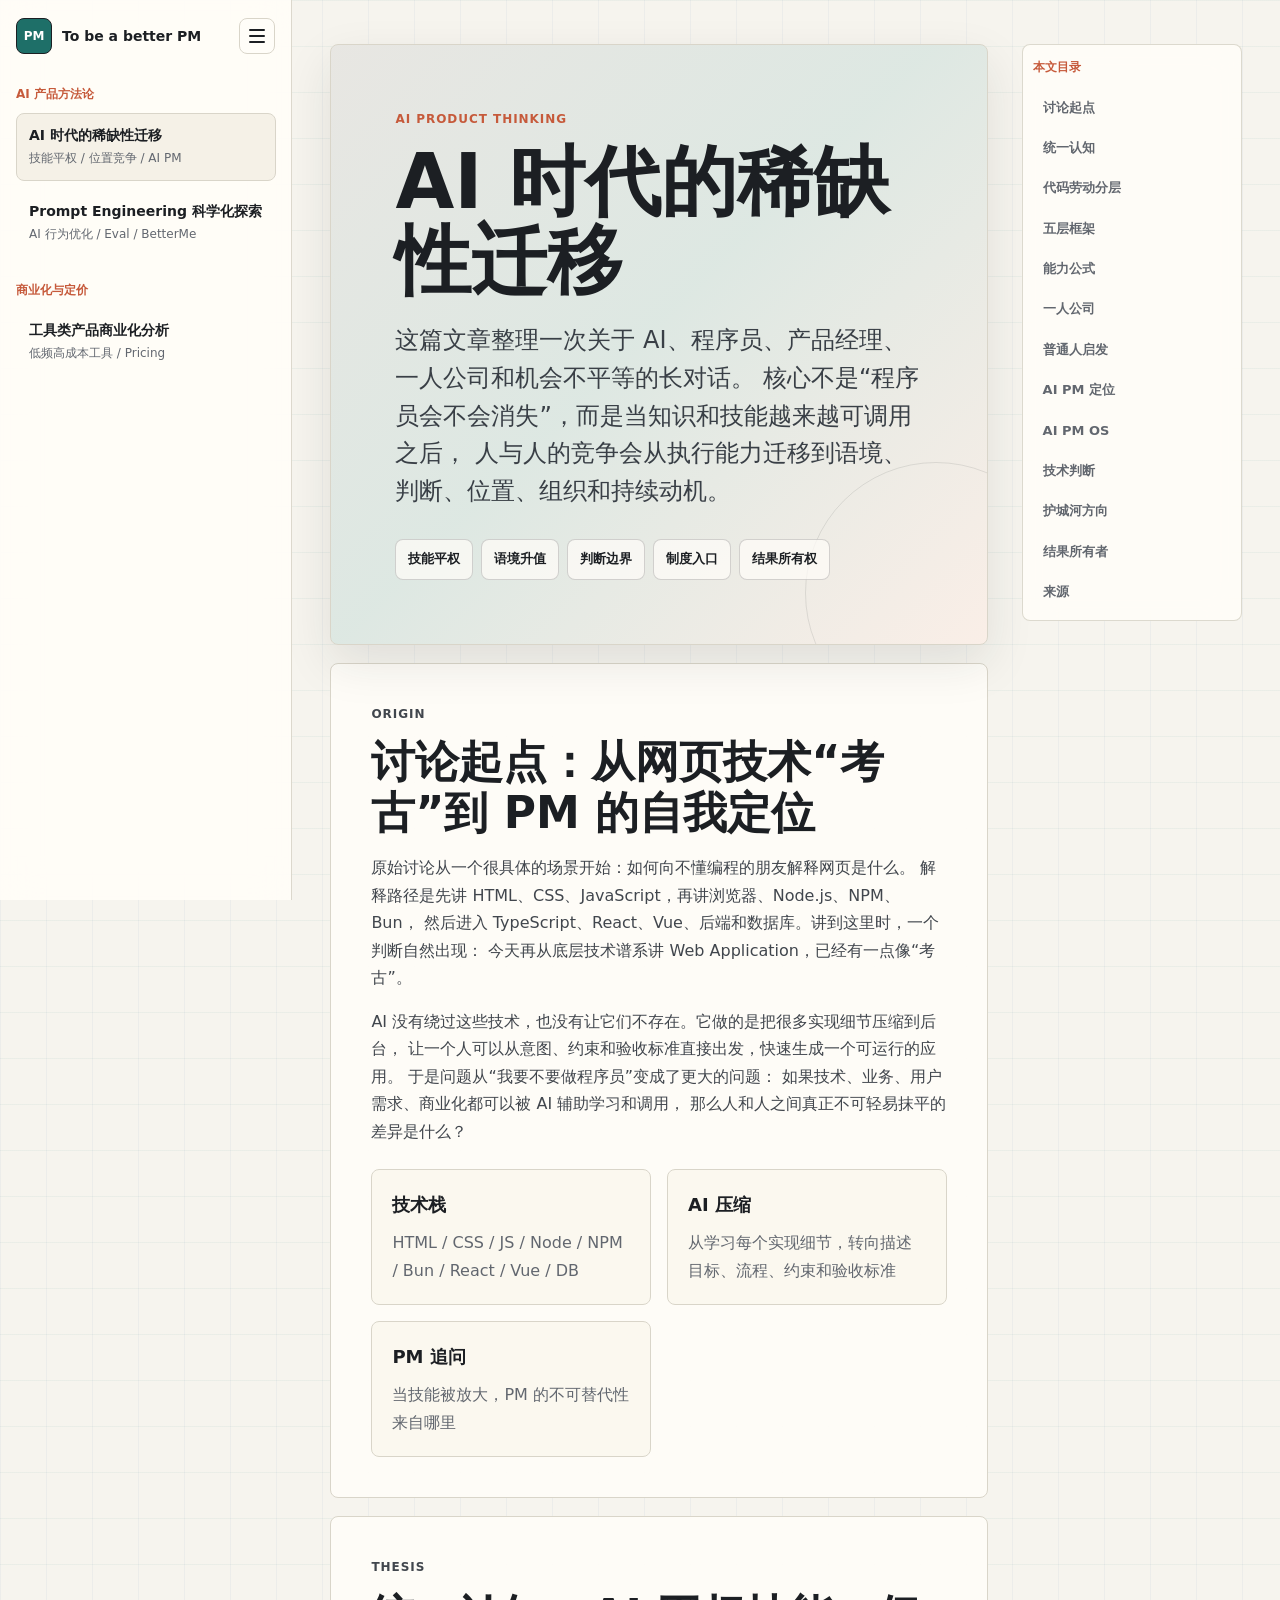
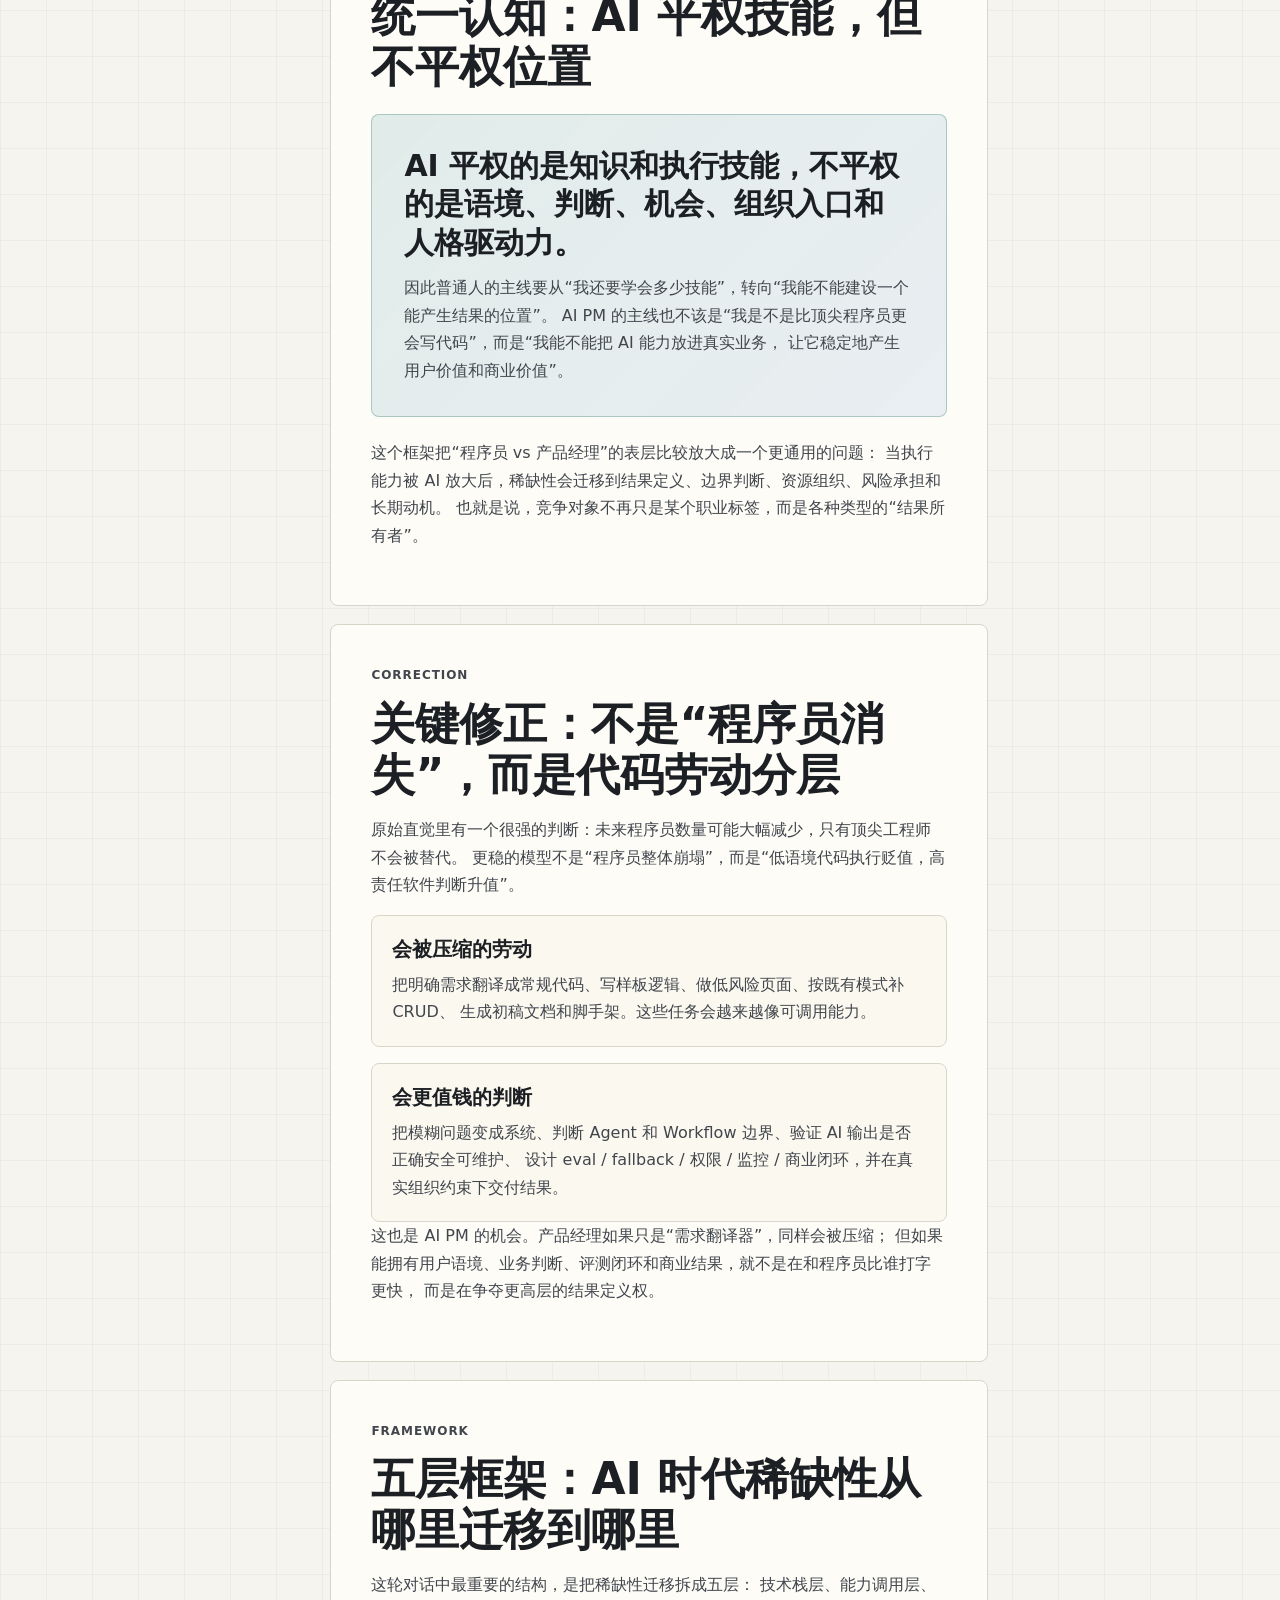
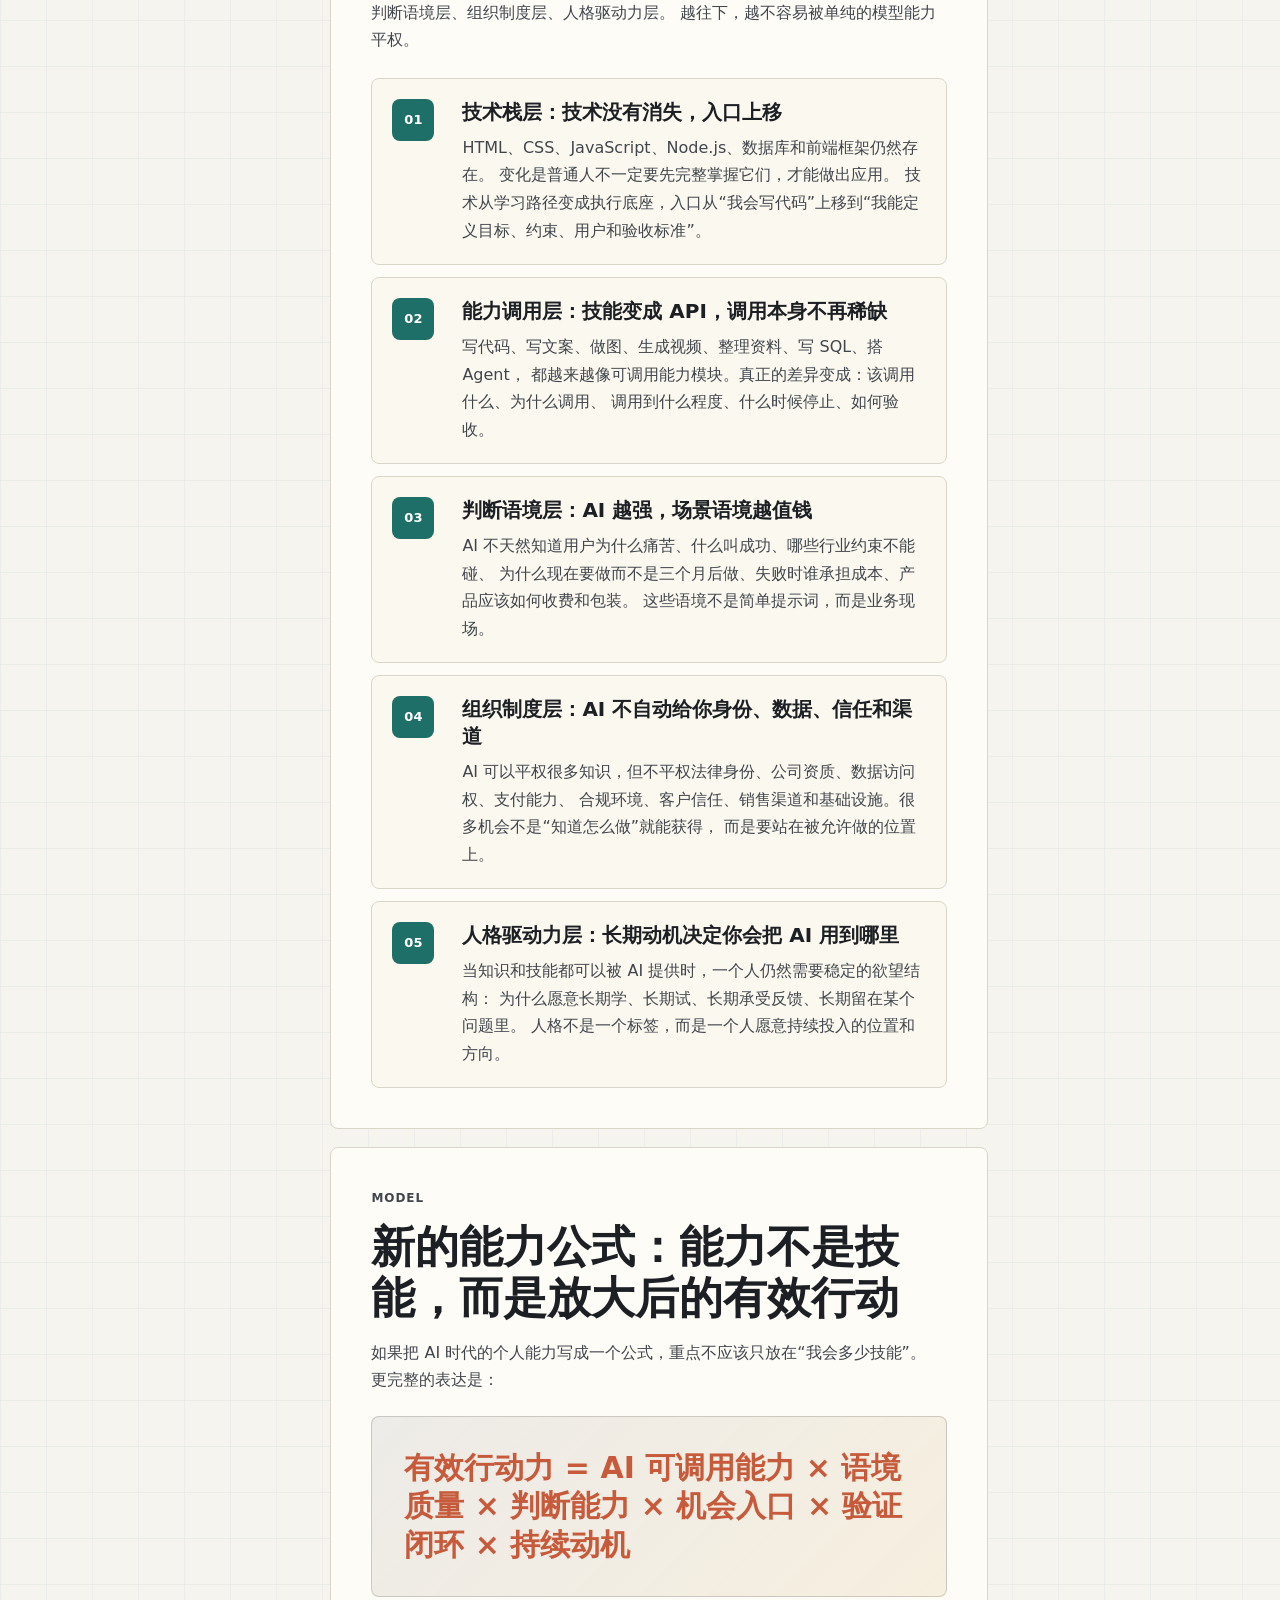
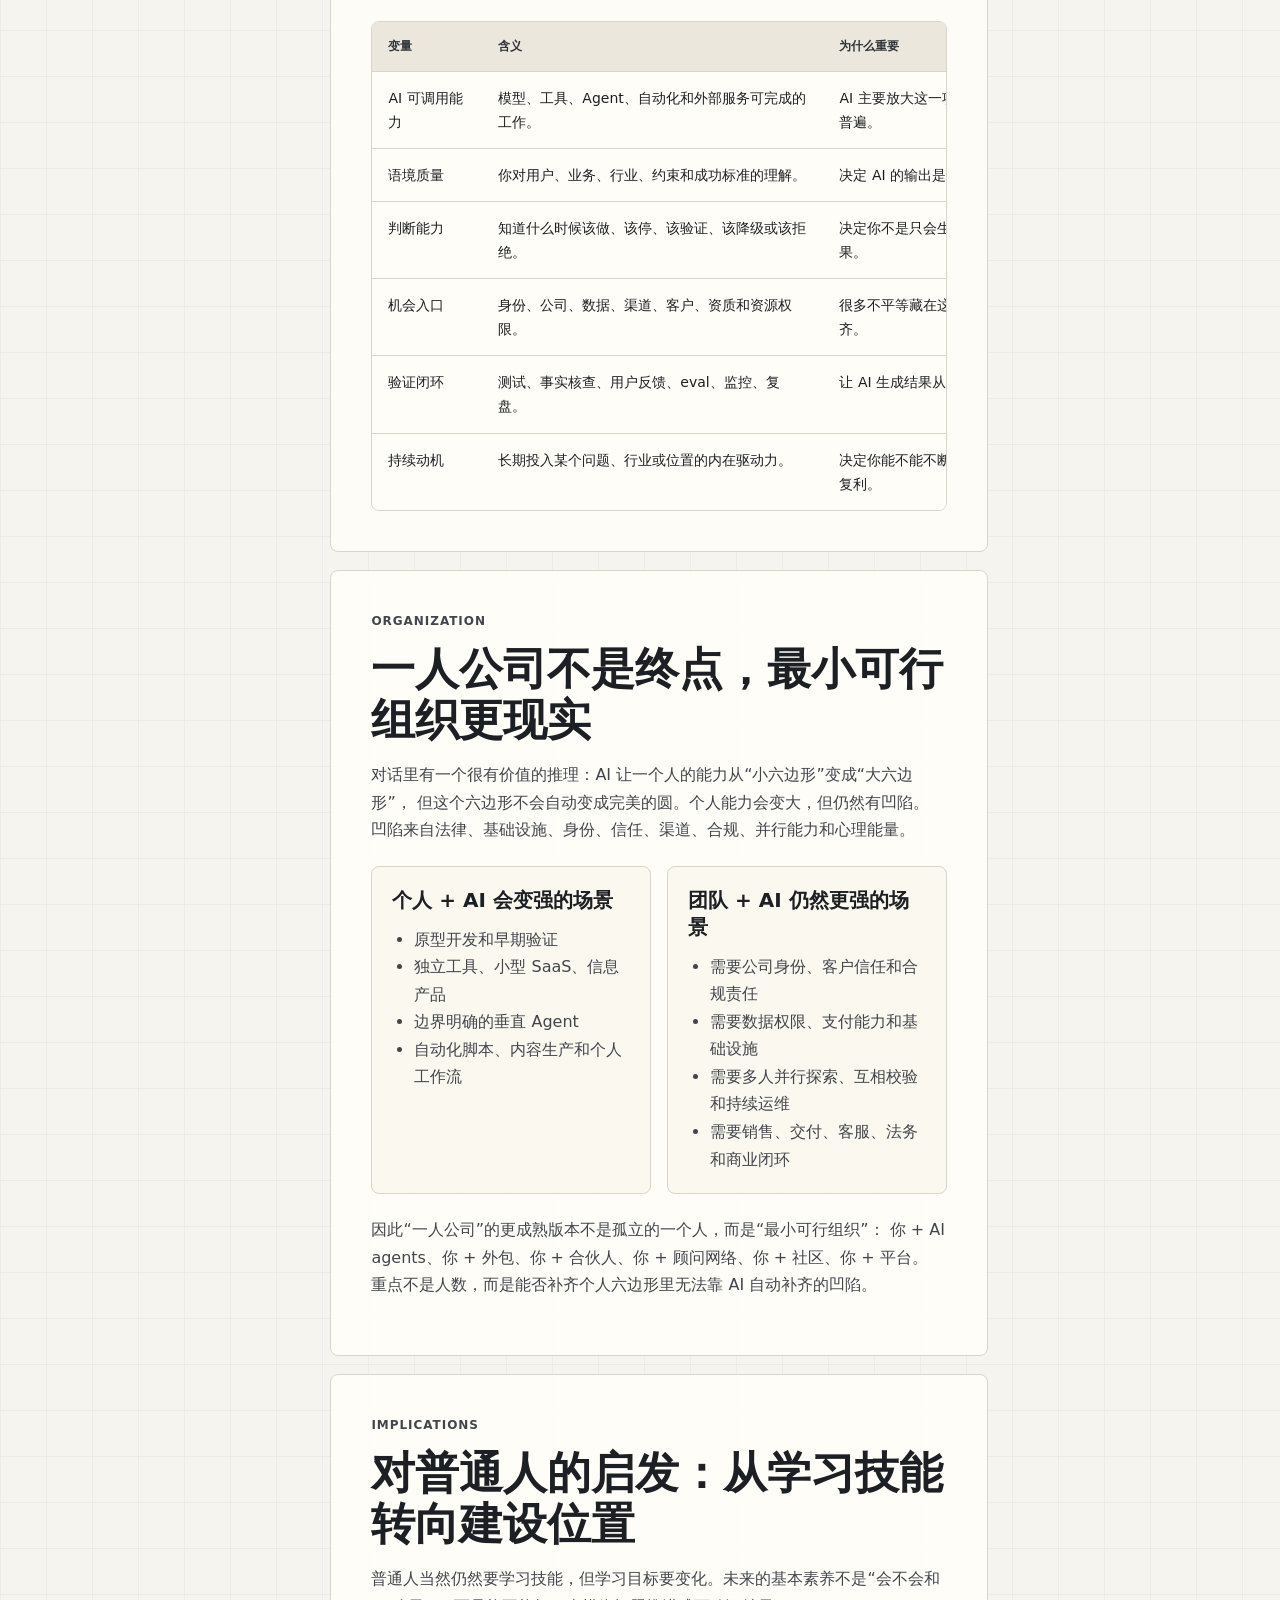
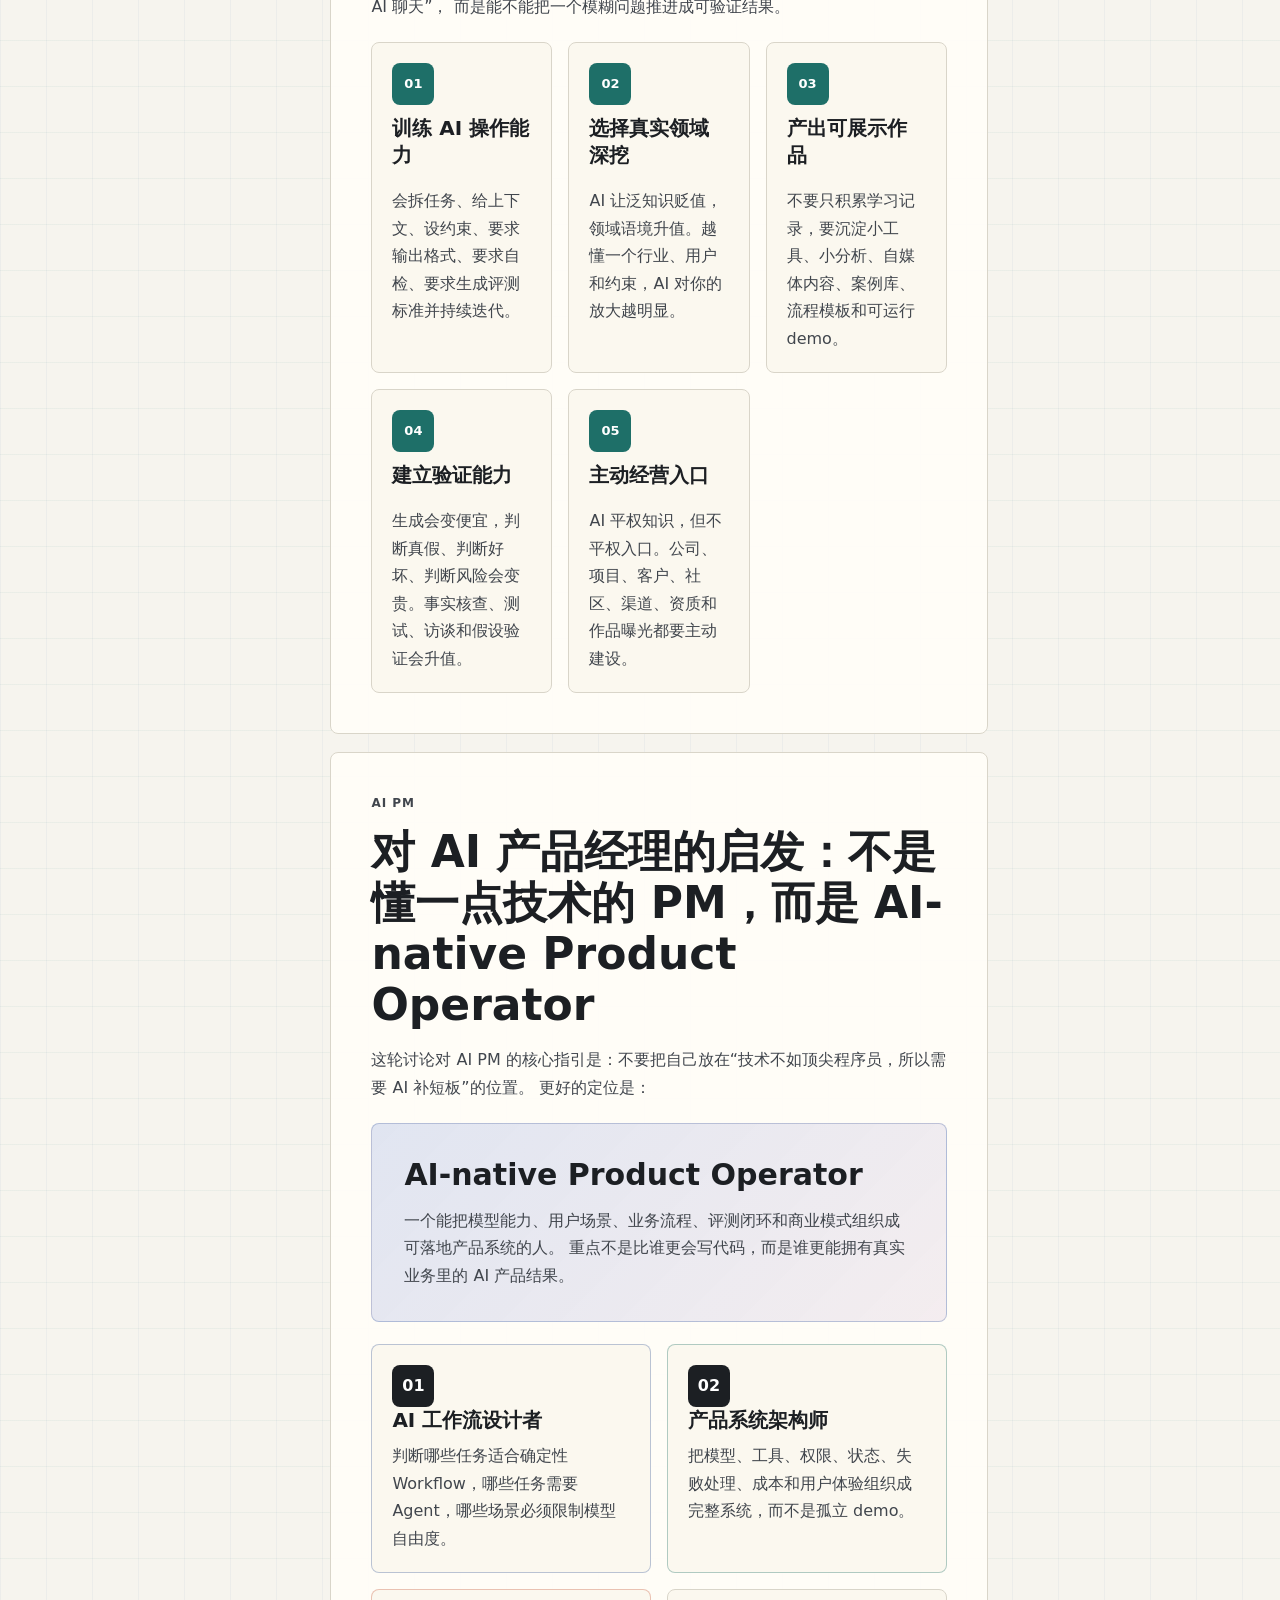
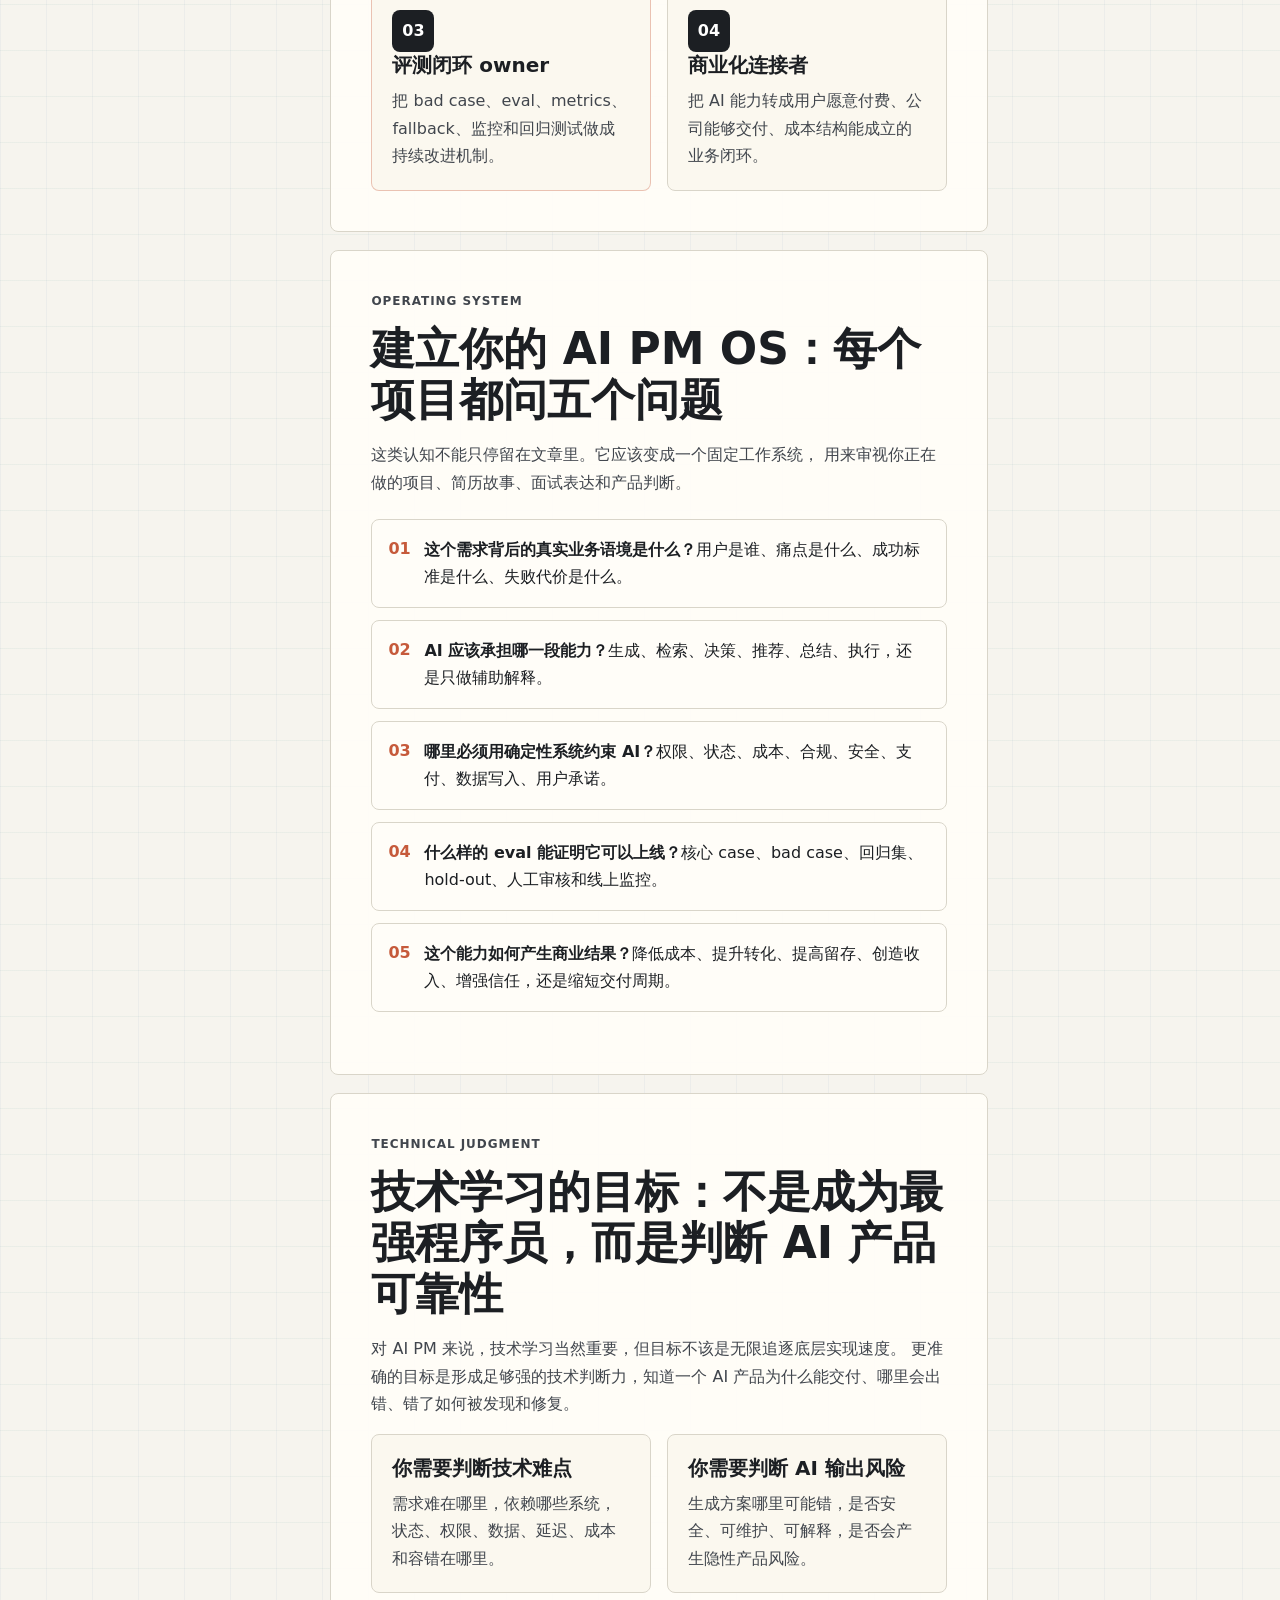
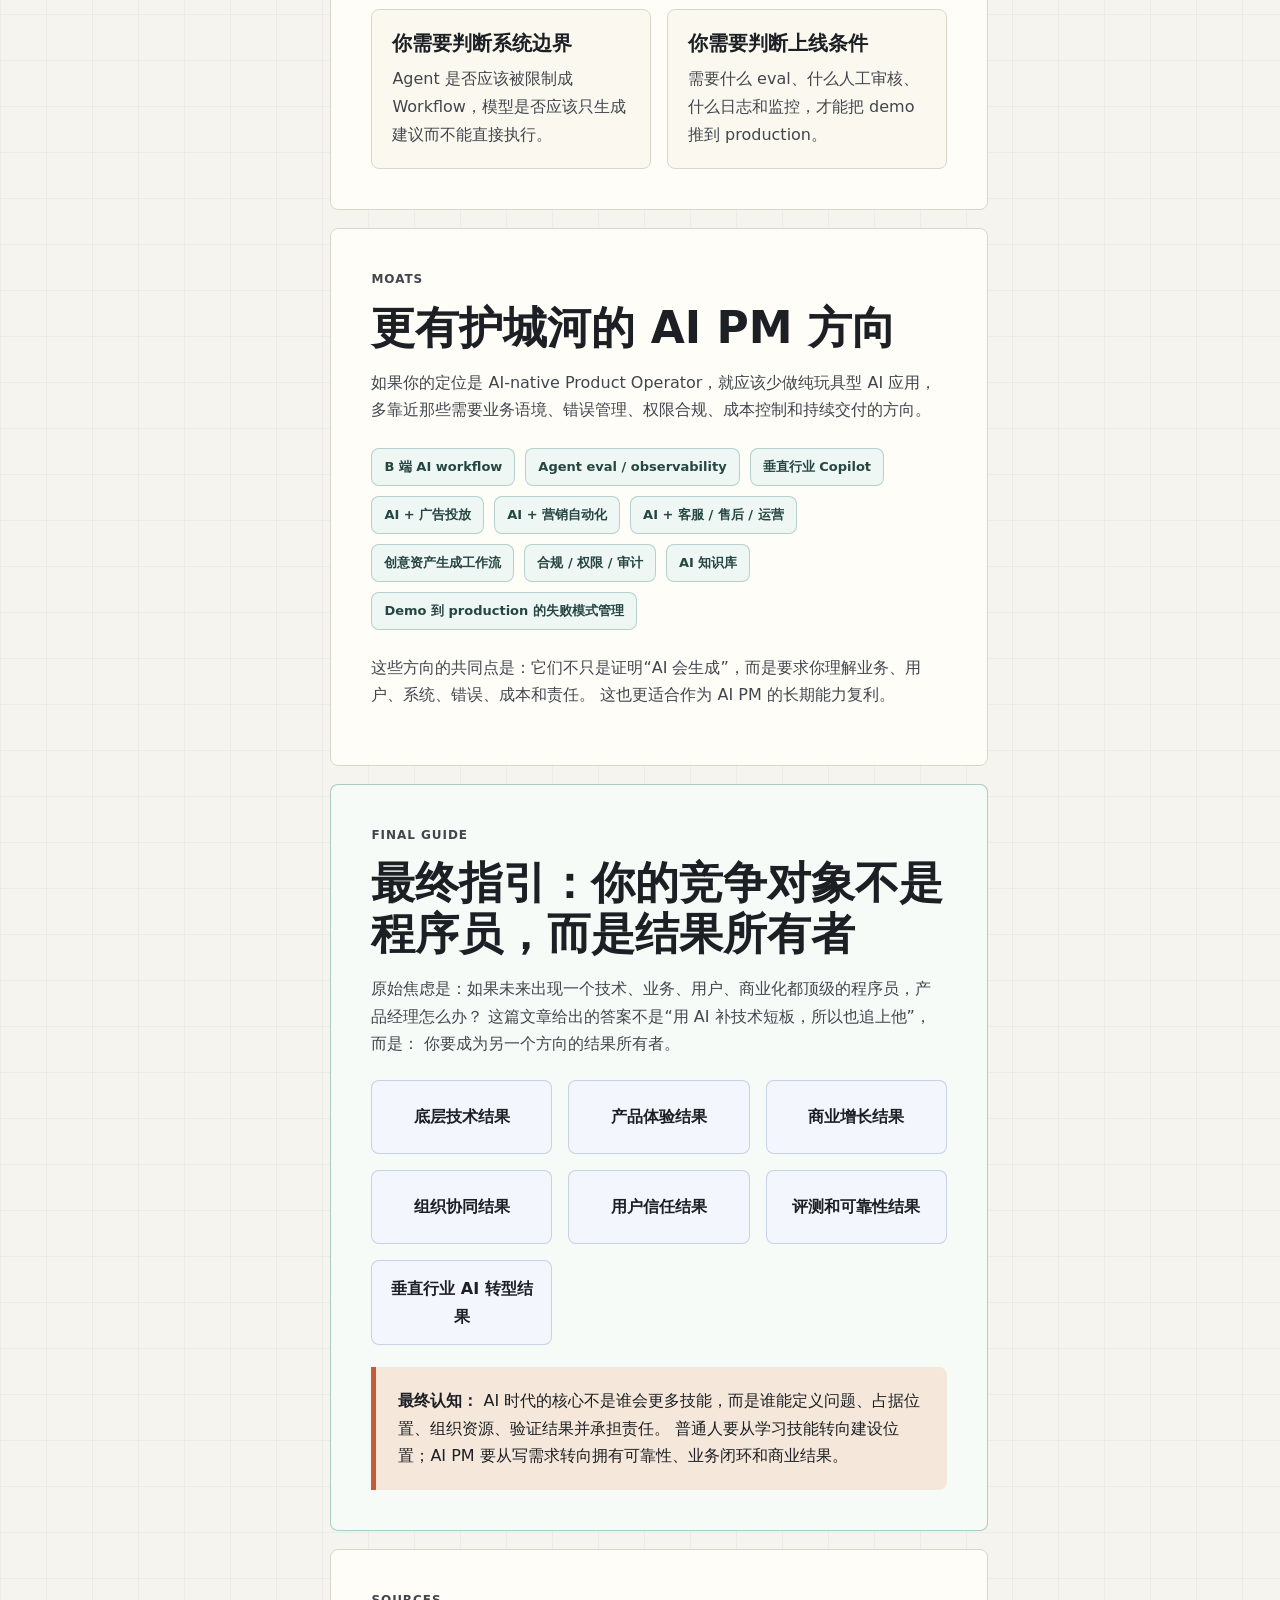
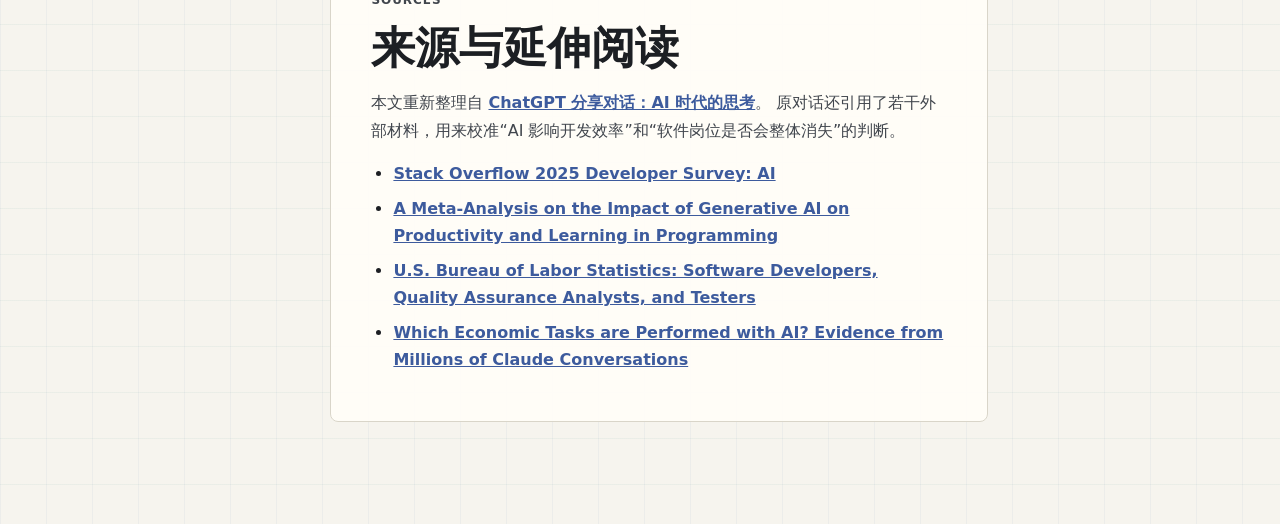
==== docs/articles/ai-era-scarcity-and-ai-pm.html @ 1f1286c6 "Add AI era scarcity article" ====
<!doctype html>
<html lang="zh-CN">
  <head>
    <meta charset="utf-8" />
    <meta name="viewport" content="width=device-width, initial-scale=1" />
    <title>AI 时代的稀缺性迁移 | To be a better PM</title>
    <meta
      name="description"
      content="从 AI 抹平执行技能出发，整理技能平权之后语境、判断、机会、组织和人格驱动力如何成为新的 PM 竞争框架。"
    />
    <link rel="stylesheet" href="../styles.css" />
  </head>
  <body>
    <div class="knowledge-shell" data-page="article">
      <aside class="library-sidebar" aria-label="知识库文章导航">
        <div class="sidebar-head">
          <a class="brand" href="../index.html" aria-label="返回知识库首页">
            <span class="brand-mark">PM</span>
            <span class="brand-text">To be a better PM</span>
          </a>
          <button class="sidebar-toggle" type="button" aria-label="折叠或展开文章列表" aria-expanded="true">
            <span></span>
          </button>
        </div>

        <nav class="article-nav">
          <section>
            <h2>AI 产品方法论</h2>
            <a class="active" href="./ai-era-scarcity-and-ai-pm.html" aria-current="page">
              <span>AI 时代的稀缺性迁移</span>
              <small>技能平权 / 位置竞争 / AI PM</small>
            </a>
            <a href="./prompt-engineering-scientific-ai-pm.html">
              <span>Prompt Engineering 科学化探索</span>
              <small>AI 行为优化 / Eval / BetterMe</small>
            </a>
          </section>
          <section>
            <h2>商业化与定价</h2>
            <a href="./tool-product-monetization.html">
              <span>工具类产品商业化分析</span>
              <small>低频高成本工具 / Pricing</small>
            </a>
          </section>
        </nav>
      </aside>

      <main class="article-main">
        <div class="article-layout">
          <article class="article">
            <header class="article-hero scarcity-hero">
              <p class="eyebrow">AI Product Thinking</p>
              <h1>AI 时代的稀缺性迁移</h1>
              <p class="article-lead">
                这篇文章整理一次关于 AI、程序员、产品经理、一人公司和机会不平等的长对话。
                核心不是“程序员会不会消失”，而是当知识和技能越来越可调用之后，
                人与人的竞争会从执行能力迁移到语境、判断、位置、组织和持续动机。
              </p>
              <div class="hero-flow" aria-label="AI 时代稀缺性迁移">
                <span>技能平权</span>
                <span>语境升值</span>
                <span>判断边界</span>
                <span>制度入口</span>
                <span>结果所有权</span>
              </div>
            </header>

            <section id="origin" class="section-block">
              <p class="eyebrow">Origin</p>
              <h2>讨论起点：从网页技术“考古”到 PM 的自我定位</h2>
              <p>
                原始讨论从一个很具体的场景开始：如何向不懂编程的朋友解释网页是什么。
                解释路径是先讲 HTML、CSS、JavaScript，再讲浏览器、Node.js、NPM、Bun，
                然后进入 TypeScript、React、Vue、后端和数据库。讲到这里时，一个判断自然出现：
                今天再从底层技术谱系讲 Web Application，已经有一点像“考古”。
              </p>
              <p>
                AI 没有绕过这些技术，也没有让它们不存在。它做的是把很多实现细节压缩到后台，
                让一个人可以从意图、约束和验收标准直接出发，快速生成一个可运行的应用。
                于是问题从“我要不要做程序员”变成了更大的问题：
                如果技术、业务、用户需求、商业化都可以被 AI 辅助学习和调用，
                那么人和人之间真正不可轻易抹平的差异是什么？
              </p>
              <div class="origin-map">
                <div>
                  <strong>技术栈</strong>
                  <span>HTML / CSS / JS / Node / NPM / Bun / React / Vue / DB</span>
                </div>
                <div>
                  <strong>AI 压缩</strong>
                  <span>从学习每个实现细节，转向描述目标、流程、约束和验收标准</span>
                </div>
                <div>
                  <strong>PM 追问</strong>
                  <span>当技能被放大，PM 的不可替代性来自哪里</span>
                </div>
              </div>
            </section>

            <section id="thesis" class="section-block">
              <p class="eyebrow">Thesis</p>
              <h2>统一认知：AI 平权技能，但不平权位置</h2>
              <div class="thesis-card">
                <strong>
                  AI 平权的是知识和执行技能，不平权的是语境、判断、机会、组织入口和人格驱动力。
                </strong>
                <p>
                  因此普通人的主线要从“我还要学会多少技能”，转向“我能不能建设一个能产生结果的位置”。
                  AI PM 的主线也不该是“我是不是比顶尖程序员更会写代码”，而是“我能不能把 AI 能力放进真实业务，
                  让它稳定地产生用户价值和商业价值”。
                </p>
              </div>
              <p>
                这个框架把“程序员 vs 产品经理”的表层比较放大成一个更通用的问题：
                当执行能力被 AI 放大后，稀缺性会迁移到结果定义、边界判断、资源组织、风险承担和长期动机。
                也就是说，竞争对象不再只是某个职业标签，而是各种类型的“结果所有者”。
              </p>
            </section>

            <section id="programmer" class="section-block">
              <p class="eyebrow">Correction</p>
              <h2>关键修正：不是“程序员消失”，而是代码劳动分层</h2>
              <p>
                原始直觉里有一个很强的判断：未来程序员数量可能大幅减少，只有顶尖工程师不会被替代。
                更稳的模型不是“程序员整体崩塌”，而是“低语境代码执行贬值，高责任软件判断升值”。
              </p>
              <div class="compare-grid">
                <div>
                  <h3>会被压缩的劳动</h3>
                  <p>
                    把明确需求翻译成常规代码、写样板逻辑、做低风险页面、按既有模式补 CRUD、
                    生成初稿文档和脚手架。这些任务会越来越像可调用能力。
                  </p>
                </div>
                <div>
                  <h3>会更值钱的判断</h3>
                  <p>
                    把模糊问题变成系统、判断 Agent 和 Workflow 边界、验证 AI 输出是否正确安全可维护、
                    设计 eval / fallback / 权限 / 监控 / 商业闭环，并在真实组织约束下交付结果。
                  </p>
                </div>
              </div>
              <p>
                这也是 AI PM 的机会。产品经理如果只是“需求翻译器”，同样会被压缩；
                但如果能拥有用户语境、业务判断、评测闭环和商业结果，就不是在和程序员比谁打字更快，
                而是在争夺更高层的结果定义权。
              </p>
            </section>

            <section id="layers" class="section-block">
              <p class="eyebrow">Framework</p>
              <h2>五层框架：AI 时代稀缺性从哪里迁移到哪里</h2>
              <p>
                这轮对话中最重要的结构，是把稀缺性迁移拆成五层：
                技术栈层、能力调用层、判断语境层、组织制度层、人格驱动力层。
                越往下，越不容易被单纯的模型能力平权。
              </p>
              <div class="layer-list">
                <article>
                  <span>01</span>
                  <div>
                    <h3>技术栈层：技术没有消失，入口上移</h3>
                    <p>
                      HTML、CSS、JavaScript、Node.js、数据库和前端框架仍然存在。
                      变化是普通人不一定要先完整掌握它们，才能做出应用。
                      技术从学习路径变成执行底座，入口从“我会写代码”上移到“我能定义目标、约束、用户和验收标准”。
                    </p>
                  </div>
                </article>
                <article>
                  <span>02</span>
                  <div>
                    <h3>能力调用层：技能变成 API，调用本身不再稀缺</h3>
                    <p>
                      写代码、写文案、做图、生成视频、整理资料、写 SQL、搭 Agent，
                      都越来越像可调用能力模块。真正的差异变成：该调用什么、为什么调用、
                      调用到什么程度、什么时候停止、如何验收。
                    </p>
                  </div>
                </article>
                <article>
                  <span>03</span>
                  <div>
                    <h3>判断语境层：AI 越强，场景语境越值钱</h3>
                    <p>
                      AI 不天然知道用户为什么痛苦、什么叫成功、哪些行业约束不能碰、
                      为什么现在要做而不是三个月后做、失败时谁承担成本、产品应该如何收费和包装。
                      这些语境不是简单提示词，而是业务现场。
                    </p>
                  </div>
                </article>
                <article>
                  <span>04</span>
                  <div>
                    <h3>组织制度层：AI 不自动给你身份、数据、信任和渠道</h3>
                    <p>
                      AI 可以平权很多知识，但不平权法律身份、公司资质、数据访问权、支付能力、
                      合规环境、客户信任、销售渠道和基础设施。很多机会不是“知道怎么做”就能获得，
                      而是要站在被允许做的位置上。
                    </p>
                  </div>
                </article>
                <article>
                  <span>05</span>
                  <div>
                    <h3>人格驱动力层：长期动机决定你会把 AI 用到哪里</h3>
                    <p>
                      当知识和技能都可以被 AI 提供时，一个人仍然需要稳定的欲望结构：
                      为什么愿意长期学、长期试、长期承受反馈、长期留在某个问题里。
                      人格不是一个标签，而是一个人愿意持续投入的位置和方向。
                    </p>
                  </div>
                </article>
              </div>
            </section>

            <section id="formula" class="section-block">
              <p class="eyebrow">Model</p>
              <h2>新的能力公式：能力不是技能，而是放大后的有效行动</h2>
              <p>
                如果把 AI 时代的个人能力写成一个公式，重点不应该只放在“我会多少技能”。
                更完整的表达是：
              </p>
              <div class="formula-panel">
                <strong>有效行动力 = AI 可调用能力 × 语境质量 × 判断能力 × 机会入口 × 验证闭环 × 持续动机</strong>
              </div>
              <div class="method-table">
                <table>
                  <thead>
                    <tr>
                      <th>变量</th>
                      <th>含义</th>
                      <th>为什么重要</th>
                    </tr>
                  </thead>
                  <tbody>
                    <tr>
                      <td>AI 可调用能力</td>
                      <td>模型、工具、Agent、自动化和外部服务可完成的工作。</td>
                      <td>AI 主要放大这一项，但这项会越来越普遍。</td>
                    </tr>
                    <tr>
                      <td>语境质量</td>
                      <td>你对用户、业务、行业、约束和成功标准的理解。</td>
                      <td>决定 AI 的输出是否对真实问题有用。</td>
                    </tr>
                    <tr>
                      <td>判断能力</td>
                      <td>知道什么时候该做、该停、该验证、该降级或该拒绝。</td>
                      <td>决定你不是只会生成，而是能负责结果。</td>
                    </tr>
                    <tr>
                      <td>机会入口</td>
                      <td>身份、公司、数据、渠道、客户、资质和资源权限。</td>
                      <td>很多不平等藏在这里，AI 不能自动补齐。</td>
                    </tr>
                    <tr>
                      <td>验证闭环</td>
                      <td>测试、事实核查、用户反馈、eval、监控、复盘。</td>
                      <td>让 AI 生成结果从草稿变成可靠产品。</td>
                    </tr>
                    <tr>
                      <td>持续动机</td>
                      <td>长期投入某个问题、行业或位置的内在驱动力。</td>
                      <td>决定你能不能不断把可调用能力转成复利。</td>
                    </tr>
                  </tbody>
                </table>
              </div>
            </section>

            <section id="individual-team" class="section-block">
              <p class="eyebrow">Organization</p>
              <h2>一人公司不是终点，最小可行组织更现实</h2>
              <p>
                对话里有一个很有价值的推理：AI 让一个人的能力从“小六边形”变成“大六边形”，
                但这个六边形不会自动变成完美的圆。个人能力会变大，但仍然有凹陷。
                凹陷来自法律、基础设施、身份、信任、渠道、合规、并行能力和心理能量。
              </p>
              <div class="asymmetry-grid">
                <article>
                  <h3>个人 + AI 会变强的场景</h3>
                  <ul>
                    <li>原型开发和早期验证</li>
                    <li>独立工具、小型 SaaS、信息产品</li>
                    <li>边界明确的垂直 Agent</li>
                    <li>自动化脚本、内容生产和个人工作流</li>
                  </ul>
                </article>
                <article>
                  <h3>团队 + AI 仍然更强的场景</h3>
                  <ul>
                    <li>需要公司身份、客户信任和合规责任</li>
                    <li>需要数据权限、支付能力和基础设施</li>
                    <li>需要多人并行探索、互相校验和持续运维</li>
                    <li>需要销售、交付、客服、法务和商业闭环</li>
                  </ul>
                </article>
              </div>
              <p>
                因此“一人公司”的更成熟版本不是孤立的一个人，而是“最小可行组织”：
                你 + AI agents、你 + 外包、你 + 合伙人、你 + 顾问网络、你 + 社区、你 + 平台。
                重点不是人数，而是能否补齐个人六边形里无法靠 AI 自动补齐的凹陷。
              </p>
            </section>

            <section id="ordinary-people" class="section-block">
              <p class="eyebrow">Implications</p>
              <h2>对普通人的启发：从学习技能转向建设位置</h2>
              <p>
                普通人当然仍然要学习技能，但学习目标要变化。未来的基本素养不是“会不会和 AI 聊天”，
                而是能不能把一个模糊问题推进成可验证结果。
              </p>
              <div class="action-cards">
                <article>
                  <span>01</span>
                  <h3>训练 AI 操作能力</h3>
                  <p>会拆任务、给上下文、设约束、要求输出格式、要求自检、要求生成评测标准并持续迭代。</p>
                </article>
                <article>
                  <span>02</span>
                  <h3>选择真实领域深挖</h3>
                  <p>AI 让泛知识贬值，领域语境升值。越懂一个行业、用户和约束，AI 对你的放大越明显。</p>
                </article>
                <article>
                  <span>03</span>
                  <h3>产出可展示作品</h3>
                  <p>不要只积累学习记录，要沉淀小工具、小分析、自媒体内容、案例库、流程模板和可运行 demo。</p>
                </article>
                <article>
                  <span>04</span>
                  <h3>建立验证能力</h3>
                  <p>生成会变便宜，判断真假、判断好坏、判断风险会变贵。事实核查、测试、访谈和假设验证会升值。</p>
                </article>
                <article>
                  <span>05</span>
                  <h3>主动经营入口</h3>
                  <p>AI 平权知识，但不平权入口。公司、项目、客户、社区、渠道、资质和作品曝光都要主动建设。</p>
                </article>
              </div>
            </section>

            <section id="ai-pm" class="section-block">
              <p class="eyebrow">AI PM</p>
              <h2>对 AI 产品经理的启发：不是懂一点技术的 PM，而是 AI-native Product Operator</h2>
              <p>
                这轮讨论对 AI PM 的核心指引是：不要把自己放在“技术不如顶尖程序员，所以需要 AI 补短板”的位置。
                更好的定位是：
              </p>
              <div class="thesis-card operator-card">
                <strong>AI-native Product Operator</strong>
                <p>
                  一个能把模型能力、用户场景、业务流程、评测闭环和商业模式组织成可落地产品系统的人。
                  重点不是比谁更会写代码，而是谁更能拥有真实业务里的 AI 产品结果。
                </p>
              </div>
              <div class="framework-grid">
                <article>
                  <span>01</span>
                  <h3>AI 工作流设计者</h3>
                  <p>判断哪些任务适合确定性 Workflow，哪些任务需要 Agent，哪些场景必须限制模型自由度。</p>
                </article>
                <article>
                  <span>02</span>
                  <h3>产品系统架构师</h3>
                  <p>把模型、工具、权限、状态、失败处理、成本和用户体验组织成完整系统，而不是孤立 demo。</p>
                </article>
                <article>
                  <span>03</span>
                  <h3>评测闭环 owner</h3>
                  <p>把 bad case、eval、metrics、fallback、监控和回归测试做成持续改进机制。</p>
                </article>
                <article>
                  <span>04</span>
                  <h3>商业化连接者</h3>
                  <p>把 AI 能力转成用户愿意付费、公司能够交付、成本结构能成立的业务闭环。</p>
                </article>
              </div>
            </section>

            <section id="ai-pm-os" class="section-block">
              <p class="eyebrow">Operating System</p>
              <h2>建立你的 AI PM OS：每个项目都问五个问题</h2>
              <p>
                这类认知不能只停留在文章里。它应该变成一个固定工作系统，
                用来审视你正在做的项目、简历故事、面试表达和产品判断。
              </p>
              <ol class="reason-list">
                <li><strong>这个需求背后的真实业务语境是什么？</strong>用户是谁、痛点是什么、成功标准是什么、失败代价是什么。</li>
                <li><strong>AI 应该承担哪一段能力？</strong>生成、检索、决策、推荐、总结、执行，还是只做辅助解释。</li>
                <li><strong>哪里必须用确定性系统约束 AI？</strong>权限、状态、成本、合规、安全、支付、数据写入、用户承诺。</li>
                <li><strong>什么样的 eval 能证明它可以上线？</strong>核心 case、bad case、回归集、hold-out、人工审核和线上监控。</li>
                <li><strong>这个能力如何产生商业结果？</strong>降低成本、提升转化、提高留存、创造收入、增强信任，还是缩短交付周期。</li>
              </ol>
            </section>

            <section id="technical-judgment" class="section-block">
              <p class="eyebrow">Technical Judgment</p>
              <h2>技术学习的目标：不是成为最强程序员，而是判断 AI 产品可靠性</h2>
              <p>
                对 AI PM 来说，技术学习当然重要，但目标不该是无限追逐底层实现速度。
                更准确的目标是形成足够强的技术判断力，知道一个 AI 产品为什么能交付、哪里会出错、错了如何被发现和修复。
              </p>
              <div class="policy-grid">
                <div>
                  <h3>你需要判断技术难点</h3>
                  <p>需求难在哪里，依赖哪些系统，状态、权限、数据、延迟、成本和容错在哪里。</p>
                </div>
                <div>
                  <h3>你需要判断 AI 输出风险</h3>
                  <p>生成方案哪里可能错，是否安全、可维护、可解释，是否会产生隐性产品风险。</p>
                </div>
                <div>
                  <h3>你需要判断系统边界</h3>
                  <p>Agent 是否应该被限制成 Workflow，模型是否应该只生成建议而不能直接执行。</p>
                </div>
                <div>
                  <h3>你需要判断上线条件</h3>
                  <p>需要什么 eval、什么人工审核、什么日志和监控，才能把 demo 推到 production。</p>
                </div>
              </div>
            </section>

            <section id="moats" class="section-block">
              <p class="eyebrow">Moats</p>
              <h2>更有护城河的 AI PM 方向</h2>
              <p>
                如果你的定位是 AI-native Product Operator，就应该少做纯玩具型 AI 应用，
                多靠近那些需要业务语境、错误管理、权限合规、成本控制和持续交付的方向。
              </p>
              <div class="direction-cloud" aria-label="AI PM 方向">
                <span>B 端 AI workflow</span>
                <span>Agent eval / observability</span>
                <span>垂直行业 Copilot</span>
                <span>AI + 广告投放</span>
                <span>AI + 营销自动化</span>
                <span>AI + 客服 / 售后 / 运营</span>
                <span>创意资产生成工作流</span>
                <span>合规 / 权限 / 审计</span>
                <span>AI 知识库</span>
                <span>Demo 到 production 的失败模式管理</span>
              </div>
              <p>
                这些方向的共同点是：它们不只是证明“AI 会生成”，而是要求你理解业务、用户、系统、错误、成本和责任。
                这也更适合作为 AI PM 的长期能力复利。
              </p>
            </section>

            <section id="result-owner" class="section-block final-section">
              <p class="eyebrow">Final Guide</p>
              <h2>最终指引：你的竞争对象不是程序员，而是结果所有者</h2>
              <p>
                原始焦虑是：如果未来出现一个技术、业务、用户、商业化都顶级的程序员，产品经理怎么办？
                这篇文章给出的答案不是“用 AI 补技术短板，所以也追上他”，而是：
                你要成为另一个方向的结果所有者。
              </p>
              <div class="result-owner-grid">
                <div>底层技术结果</div>
                <div>产品体验结果</div>
                <div>商业增长结果</div>
                <div>组织协同结果</div>
                <div>用户信任结果</div>
                <div>评测和可靠性结果</div>
                <div>垂直行业 AI 转型结果</div>
              </div>
              <div class="callout">
                <strong>最终认知：</strong>
                AI 时代的核心不是谁会更多技能，而是谁能定义问题、占据位置、组织资源、验证结果并承担责任。
                普通人要从学习技能转向建设位置；AI PM 要从写需求转向拥有可靠性、业务闭环和商业结果。
              </div>
            </section>

            <section id="references" class="section-block references">
              <p class="eyebrow">Sources</p>
              <h2>来源与延伸阅读</h2>
              <p>
                本文重新整理自
                <a href="https://chatgpt.com/share/6a13b197-d884-832b-8c9b-5cf85ce23984">ChatGPT 分享对话：AI 时代的思考</a>。
                原对话还引用了若干外部材料，用来校准“AI 影响开发效率”和“软件岗位是否会整体消失”的判断。
              </p>
              <ul>
                <li><a href="https://survey.stackoverflow.co/2025/ai">Stack Overflow 2025 Developer Survey: AI</a></li>
                <li><a href="https://arxiv.org/abs/2605.04779">A Meta-Analysis on the Impact of Generative AI on Productivity and Learning in Programming</a></li>
                <li><a href="https://www.bls.gov/ooh/computer-and-information-technology/software-developers.htm">U.S. Bureau of Labor Statistics: Software Developers, Quality Assurance Analysts, and Testers</a></li>
                <li><a href="https://arxiv.org/abs/2503.04761">Which Economic Tasks are Performed with AI? Evidence from Millions of Claude Conversations</a></li>
              </ul>
            </section>
          </article>

          <aside class="page-toc" aria-label="本文目录">
            <p>本文目录</p>
            <a href="#origin">讨论起点</a>
            <a href="#thesis">统一认知</a>
            <a href="#programmer">代码劳动分层</a>
            <a href="#layers">五层框架</a>
            <a href="#formula">能力公式</a>
            <a href="#individual-team">一人公司</a>
            <a href="#ordinary-people">普通人启发</a>
            <a href="#ai-pm">AI PM 定位</a>
            <a href="#ai-pm-os">AI PM OS</a>
            <a href="#technical-judgment">技术判断</a>
            <a href="#moats">护城河方向</a>
            <a href="#result-owner">结果所有者</a>
            <a href="#references">来源</a>
          </aside>
        </div>
      </main>
    </div>

    <script src="../site.js"></script>
  </body>
</html>
---- docs/styles.css ----
:root {
  color-scheme: light;
  --bg: #f6f4ee;
  --surface: #fffdf8;
  --surface-2: #f0eee6;
  --ink: #1c1f23;
  --muted: #62676f;
  --line: #d9d5c9;
  --teal: #1e6f68;
  --coral: #c65a3b;
  --blue: #3d5b9d;
  --green: #4c7b45;
  --gold: #b8892b;
  --shadow: 0 18px 48px rgba(31, 35, 38, 0.1);
  --sidebar-width: 292px;
  --sidebar-collapsed: 74px;
}

* {
  box-sizing: border-box;
}

html {
  scroll-behavior: smooth;
}

body {
  margin: 0;
  color: var(--ink);
  background:
    linear-gradient(90deg, rgba(61, 91, 157, 0.05) 1px, transparent 1px),
    linear-gradient(rgba(30, 111, 104, 0.05) 1px, transparent 1px),
    var(--bg);
  background-size: 46px 46px;
  font-family:
    ui-sans-serif,
    system-ui,
    -apple-system,
    BlinkMacSystemFont,
    "PingFang SC",
    "Microsoft YaHei",
    "Helvetica Neue",
    Arial,
    sans-serif;
  line-height: 1.72;
}

a {
  color: inherit;
}

button {
  font: inherit;
}

.knowledge-shell {
  display: grid;
  grid-template-columns: var(--sidebar-width) minmax(0, 1fr);
  min-height: 100vh;
  transition: grid-template-columns 180ms ease;
}

body.nav-collapsed .knowledge-shell {
  grid-template-columns: var(--sidebar-collapsed) minmax(0, 1fr);
}

.library-sidebar {
  position: sticky;
  top: 0;
  z-index: 10;
  display: flex;
  height: 100vh;
  flex-direction: column;
  gap: 22px;
  border-right: 1px solid rgba(217, 213, 201, 0.92);
  background: rgba(255, 253, 248, 0.92);
  backdrop-filter: blur(18px);
  overflow: hidden;
}

.sidebar-head {
  display: flex;
  align-items: center;
  justify-content: space-between;
  gap: 12px;
  padding: 18px 16px 8px;
}

.brand {
  display: inline-flex;
  min-width: 0;
  align-items: center;
  gap: 10px;
  text-decoration: none;
  font-size: 14px;
  font-weight: 780;
}

.brand-mark {
  display: grid;
  width: 36px;
  height: 36px;
  flex: 0 0 auto;
  place-items: center;
  border: 1px solid var(--ink);
  border-radius: 8px;
  background: var(--teal);
  color: #fff;
  font-size: 12px;
}

.brand-text {
  overflow: hidden;
  text-overflow: ellipsis;
  white-space: nowrap;
}

.sidebar-toggle {
  position: relative;
  display: grid;
  width: 36px;
  height: 36px;
  flex: 0 0 auto;
  place-items: center;
  border: 1px solid var(--line);
  border-radius: 8px;
  background: var(--surface);
  cursor: pointer;
}

.sidebar-toggle span,
.sidebar-toggle::before,
.sidebar-toggle::after {
  display: block;
  width: 16px;
  height: 2px;
  border-radius: 999px;
  background: var(--ink);
  content: "";
}

.sidebar-toggle::before,
.sidebar-toggle::after {
  position: absolute;
}

.sidebar-toggle::before {
  transform: translateY(-6px);
}

.sidebar-toggle::after {
  transform: translateY(6px);
}

.article-nav {
  display: grid;
  gap: 22px;
  min-width: var(--sidebar-width);
  padding: 0 16px 26px;
  overflow-y: auto;
}

.article-nav section {
  display: grid;
  gap: 8px;
}

.article-nav h2 {
  margin: 0;
  color: var(--coral);
  font-size: 12px;
  font-weight: 820;
  text-transform: uppercase;
}

.article-nav a {
  display: grid;
  gap: 3px;
  padding: 12px;
  border: 1px solid transparent;
  border-radius: 8px;
  text-decoration: none;
}

.article-nav a:hover,
.article-nav a.active {
  border-color: var(--line);
  background: #f5f1e7;
}

.article-nav span {
  font-size: 14px;
  font-weight: 760;
  line-height: 1.35;
}

.article-nav small {
  color: var(--muted);
  font-size: 12px;
}

body.nav-collapsed .brand-text,
body.nav-collapsed .article-nav {
  opacity: 0;
  pointer-events: none;
}

body.nav-collapsed .sidebar-head {
  flex-direction: column;
}

.home-main,
.article-main {
  min-width: 0;
}

.home-main {
  display: grid;
  gap: 34px;
  width: min(1180px, 100%);
  margin: 0 auto;
  padding: clamp(32px, 6vw, 76px) clamp(20px, 5vw, 64px) 80px;
}

.home-hero {
  max-width: 880px;
  padding-top: clamp(20px, 5vw, 54px);
}

.eyebrow {
  margin: 0 0 12px;
  color: var(--coral);
  font-size: 12px;
  font-weight: 840;
  letter-spacing: 0.08em;
  text-transform: uppercase;
}

h1,
h2,
h3,
p {
  margin-top: 0;
}

.home-hero h1 {
  max-width: 860px;
  margin-bottom: 24px;
  font-size: clamp(42px, 7vw, 88px);
  line-height: 1.02;
}

.home-hero p:not(.eyebrow),
.article-lead {
  color: #393f46;
  font-size: clamp(18px, 2vw, 24px);
  line-height: 1.58;
}

.section-title h2,
.taxonomy-panel h2 {
  margin-bottom: 0;
  font-size: clamp(26px, 4vw, 42px);
  line-height: 1.18;
}

.article-grid,
.taxonomy-grid,
.compare-grid,
.insight-row,
.definition-grid,
.fvc-grid,
.case-grid,
.stack,
.concept-grid,
.framework-grid,
.policy-grid,
.split-panel,
.stack-grid,
.origin-map,
.asymmetry-grid,
.action-cards,
.result-owner-grid {
  display: grid;
  gap: 16px;
}

.article-grid {
  grid-template-columns: repeat(2, minmax(0, 1fr));
}

.article-card {
  display: flex;
  min-height: 360px;
  flex-direction: column;
  justify-content: space-between;
  padding: clamp(22px, 3vw, 30px);
  border: 1px solid var(--line);
  border-radius: 8px;
  background: rgba(255, 253, 248, 0.94);
  box-shadow: var(--shadow);
  text-decoration: none;
}

.article-card.featured {
  background:
    linear-gradient(135deg, rgba(61, 91, 157, 0.12), rgba(30, 111, 104, 0.08)),
    var(--surface);
}

.article-card h3 {
  margin: 18px 0 14px;
  font-size: clamp(26px, 3vw, 38px);
  line-height: 1.15;
}

.article-card p,
.taxonomy-panel p,
.section-block p {
  color: #41464d;
}

.article-card ul {
  display: flex;
  flex-wrap: wrap;
  gap: 8px;
  margin: 24px 0 0;
  padding: 0;
  list-style: none;
}

.article-card li,
.category-pill {
  display: inline-flex;
  align-items: center;
  min-height: 30px;
  padding: 4px 10px;
  border-radius: 999px;
  font-size: 12px;
  font-weight: 760;
}

.article-card li {
  border: 1px solid var(--line);
  background: #f7f3e9;
  color: var(--muted);
}

.category-pill.ai {
  background: rgba(61, 91, 157, 0.12);
  color: var(--blue);
}

.category-pill.strategy {
  background: rgba(76, 123, 69, 0.13);
  color: var(--green);
}

.taxonomy-panel {
  display: grid;
  gap: 22px;
  padding: clamp(24px, 4vw, 36px);
  border: 1px solid var(--line);
  border-radius: 8px;
  background: rgba(255, 253, 248, 0.88);
}

.taxonomy-grid {
  grid-template-columns: repeat(3, minmax(0, 1fr));
}

.taxonomy-grid article,
.compare-grid div,
.insight-row div,
.definition-grid div,
.fvc-grid div,
.path-list section,
.case-grid article,
.stack div,
.priority-list,
.concept-grid article,
.framework-grid article,
.policy-grid div,
.split-panel article,
.stack-grid article,
.origin-map div,
.asymmetry-grid article,
.action-cards article {
  border: 1px solid var(--line);
  border-radius: 8px;
  background: #fbf8ef;
}

.taxonomy-grid article {
  padding: 20px;
}

.article-main {
  padding: clamp(22px, 4vw, 44px) clamp(18px, 3vw, 42px) 84px;
}

.article-layout {
  display: grid;
  grid-template-columns: minmax(0, 920px) 220px;
  gap: 34px;
  width: min(1200px, 100%);
  margin: 0 auto;
  align-items: start;
}

.article {
  min-width: 0;
}

.article-hero {
  position: relative;
  overflow: hidden;
  margin-bottom: 18px;
  padding: clamp(30px, 6vw, 64px);
  border: 1px solid var(--line);
  border-radius: 8px;
  background: var(--surface);
  box-shadow: var(--shadow);
}

.article-hero::after {
  position: absolute;
  right: -80px;
  bottom: -80px;
  width: 260px;
  height: 260px;
  border: 1px solid rgba(28, 31, 35, 0.1);
  border-radius: 999px;
  content: "";
}

.ai-hero {
  background:
    linear-gradient(135deg, rgba(61, 91, 157, 0.16), rgba(198, 90, 59, 0.08)),
    var(--surface);
}

.strategy-hero {
  background:
    linear-gradient(135deg, rgba(30, 111, 104, 0.15), rgba(184, 137, 43, 0.1)),
    var(--surface);
}

.scarcity-hero {
  background:
    linear-gradient(135deg, rgba(28, 31, 35, 0.1), rgba(30, 111, 104, 0.15) 48%, rgba(198, 90, 59, 0.09)),
    var(--surface);
}

.article-hero h1 {
  position: relative;
  z-index: 1;
  max-width: 780px;
  margin-bottom: 22px;
  font-size: clamp(40px, 6vw, 76px);
  line-height: 1.04;
}

.article-lead {
  position: relative;
  z-index: 1;
  max-width: 780px;
  margin-bottom: 28px;
}

.hero-flow,
.hero-metrics {
  position: relative;
  z-index: 1;
  display: flex;
  flex-wrap: wrap;
  gap: 8px;
}

.hero-flow span,
.hero-metrics span {
  padding: 8px 12px;
  border: 1px solid rgba(28, 31, 35, 0.18);
  border-radius: 8px;
  background: rgba(255, 253, 248, 0.72);
  font-size: 13px;
  font-weight: 780;
}

.article-toc,
.page-toc {
  position: sticky;
  top: 0;
  z-index: 4;
  padding: 10px;
  border: 1px solid rgba(217, 213, 201, 0.9);
  border-radius: 8px;
  background: rgba(255, 253, 248, 0.9);
  backdrop-filter: blur(16px);
}

.article-toc {
  display: flex;
  gap: 8px;
  margin-bottom: 20px;
  overflow-x: auto;
}

.page-toc {
  display: grid;
  gap: 4px;
  max-height: calc(100vh - 48px);
  overflow-y: auto;
}

.page-toc p {
  margin: 2px 0 8px;
  color: var(--coral);
  font-size: 12px;
  font-weight: 840;
  text-transform: uppercase;
}

.article-toc a,
.page-toc a {
  flex: 0 0 auto;
  padding: 7px 10px;
  border-radius: 8px;
  color: var(--muted);
  font-size: 13px;
  font-weight: 720;
  text-decoration: none;
}

.article-toc a:hover,
.page-toc a:hover {
  background: #f0ece1;
  color: var(--ink);
}

.section-block {
  margin-bottom: 18px;
  padding: clamp(24px, 4vw, 40px);
  scroll-margin-top: 72px;
  border: 1px solid var(--line);
  border-radius: 8px;
  background: rgba(255, 253, 248, 0.94);
}

.section-block h2 {
  margin-bottom: 16px;
  font-size: clamp(28px, 4vw, 44px);
  line-height: 1.16;
}

.section-block h3 {
  margin-bottom: 8px;
  font-size: 20px;
  line-height: 1.35;
}

.section-kicker {
  margin: 0 0 12px;
  color: var(--coral);
  font-size: 12px;
  font-weight: 840;
  letter-spacing: 0.08em;
  text-transform: uppercase;
}

.principle-strip {
  display: grid;
  gap: 6px;
  margin-top: 24px;
  padding: 18px 20px;
  border-left: 5px solid var(--blue);
  border-radius: 0 8px 8px 0;
  background: #edf1fb;
}

.principle-strip span {
  color: #344052;
}

.insight-row,
.concept-grid,
.framework-grid,
.policy-grid,
.split-panel,
.stack-grid,
.origin-map,
.asymmetry-grid {
  grid-template-columns: repeat(2, minmax(0, 1fr));
}

.definition-grid,
.fvc-grid,
.stack {
  grid-template-columns: repeat(3, minmax(0, 1fr));
}

.case-grid {
  grid-template-columns: repeat(2, minmax(0, 1fr));
}

.concept-grid article,
.framework-grid article,
.split-panel article,
.stack-grid article,
.compare-grid div,
.insight-row div,
.definition-grid div,
.fvc-grid div,
.path-list section,
.case-grid article,
.stack div,
.priority-list,
.policy-grid div,
.origin-map div,
.asymmetry-grid article,
.action-cards article {
  padding: 20px;
}

.concept-grid article:first-child,
.framework-grid article:first-child {
  border-color: rgba(61, 91, 157, 0.34);
}

.concept-grid article:nth-child(2),
.framework-grid article:nth-child(2) {
  border-color: rgba(30, 111, 104, 0.34);
}

.concept-grid article:nth-child(3),
.framework-grid article:nth-child(3) {
  border-color: rgba(198, 90, 59, 0.34);
}

.number,
.fvc-grid span,
.framework-grid span,
.timeline > article > span {
  display: grid;
  width: 42px;
  height: 42px;
  place-items: center;
  border-radius: 8px;
  background: var(--ink);
  color: #fff;
  font-weight: 860;
}

.timeline {
  display: grid;
  gap: 12px;
}

.timeline article {
  display: grid;
  grid-template-columns: 48px minmax(0, 1fr);
  gap: 16px;
  padding: 18px;
  border: 1px solid var(--line);
  border-radius: 8px;
  background: #fbf8ef;
}

.timeline p,
.concept-grid p,
.framework-grid p,
.insight-row p,
.definition-grid p,
.fvc-grid p,
.path-list p,
.case-grid p,
.stack p,
.policy-grid p,
.split-panel p,
.stack-grid p,
.compare-grid p,
.origin-map p,
.thesis-card p,
.asymmetry-grid p,
.action-cards p {
  margin-bottom: 0;
}

.origin-map {
  margin-top: 24px;
}

.origin-map strong,
.origin-map span {
  display: block;
}

.origin-map strong {
  margin-bottom: 8px;
  font-size: 18px;
}

.origin-map span {
  color: var(--muted);
}

.thesis-card,
.formula-panel {
  margin: 22px 0;
  padding: clamp(22px, 4vw, 32px);
  border: 1px solid rgba(30, 111, 104, 0.3);
  border-radius: 8px;
  background:
    linear-gradient(135deg, rgba(30, 111, 104, 0.1), rgba(61, 91, 157, 0.08)),
    #f7fbf8;
}

.thesis-card strong,
.formula-panel strong {
  display: block;
  margin-bottom: 12px;
  color: var(--ink);
  font-size: clamp(21px, 3vw, 30px);
  line-height: 1.28;
}

.operator-card {
  border-color: rgba(61, 91, 157, 0.3);
  background:
    linear-gradient(135deg, rgba(61, 91, 157, 0.12), rgba(198, 90, 59, 0.07)),
    #f7f8fd;
}

.layer-list {
  display: grid;
  gap: 12px;
  margin-top: 24px;
}

.layer-list article {
  display: grid;
  grid-template-columns: 54px minmax(0, 1fr);
  gap: 16px;
  padding: 20px;
  border: 1px solid var(--line);
  border-radius: 8px;
  background: #fbf8ef;
}

.layer-list span,
.action-cards span {
  display: grid;
  width: 42px;
  height: 42px;
  place-items: center;
  border-radius: 8px;
  background: var(--teal);
  color: #fff;
  font-size: 13px;
  font-weight: 850;
}

.layer-list h3,
.action-cards h3 {
  margin-bottom: 8px;
}

.layer-list p {
  margin-bottom: 0;
}

.formula-panel {
  border-color: rgba(28, 31, 35, 0.18);
  background:
    linear-gradient(135deg, rgba(28, 31, 35, 0.08), rgba(184, 137, 43, 0.12)),
    var(--surface);
}

.formula-panel strong {
  margin-bottom: 0;
  color: var(--coral);
}

.asymmetry-grid {
  margin: 22px 0;
}

.asymmetry-grid ul {
  margin: 12px 0 0;
  padding-left: 22px;
  color: #41464d;
}

.action-cards {
  grid-template-columns: repeat(auto-fit, minmax(160px, 1fr));
  margin-top: 22px;
}

.action-cards article {
  display: grid;
  align-content: start;
  gap: 10px;
}

.direction-cloud {
  display: flex;
  flex-wrap: wrap;
  gap: 10px;
  margin: 24px 0;
}

.direction-cloud span {
  display: inline-flex;
  min-height: 38px;
  align-items: center;
  padding: 6px 12px;
  border: 1px solid rgba(30, 111, 104, 0.28);
  border-radius: 8px;
  background: #eef7f4;
  color: #264642;
  font-size: 13px;
  font-weight: 780;
}

.result-owner-grid {
  grid-template-columns: repeat(3, minmax(0, 1fr));
  margin: 22px 0;
}

.result-owner-grid div {
  display: grid;
  min-height: 74px;
  place-items: center;
  padding: 14px;
  border: 1px solid rgba(61, 91, 157, 0.24);
  border-radius: 8px;
  background: #f3f6fd;
  text-align: center;
  font-weight: 790;
}

.policy-card {
  margin: 24px 0;
  padding: 22px;
  border: 1px solid rgba(61, 91, 157, 0.28);
  border-radius: 8px;
  background: #f3f6fd;
}

.fvc-grid span {
  margin-bottom: 14px;
}

.fvc-grid strong {
  display: block;
  margin-bottom: 8px;
}

.table-wrap,
.method-table {
  margin: 24px 0 0;
  overflow-x: auto;
  border: 1px solid var(--line);
  border-radius: 8px;
}

table {
  width: 100%;
  min-width: 720px;
  border-collapse: collapse;
  background: var(--surface);
  font-size: 14px;
}

th,
td {
  padding: 14px 16px;
  border-bottom: 1px solid var(--line);
  text-align: left;
  vertical-align: top;
}

th {
  background: #ece7dc;
  color: #30343a;
  font-size: 12px;
  font-weight: 820;
  text-transform: uppercase;
}

tr:last-child td {
  border-bottom: 0;
}

.quote-panel {
  margin: 22px 0;
  padding: 22px;
  border-left: 5px solid var(--teal);
  border-radius: 0 8px 8px 0;
  background: #eef7f4;
}

.quote-panel p {
  margin-bottom: 0;
  color: #263f3c;
  font-size: 17px;
}

.flow-diagram {
  display: grid;
  grid-template-columns: repeat(3, minmax(0, 1fr));
  gap: 10px;
  margin-top: 24px;
}

.flow-diagram span {
  display: grid;
  min-height: 58px;
  place-items: center;
  padding: 10px;
  border: 1px solid var(--line);
  border-radius: 8px;
  background: var(--surface);
  text-align: center;
  font-size: 13px;
  font-weight: 760;
}

.path-list {
  display: grid;
  gap: 12px;
}

.path-list article,
.path-list section {
  padding: 18px 20px;
  border: 1px solid var(--line);
  border-radius: 8px;
  background: #fbf8ef;
}

.reason-list {
  display: grid;
  gap: 12px;
  margin: 22px 0;
  padding: 0;
  list-style: none;
  counter-reset: reasons;
}

.reason-list li {
  position: relative;
  padding: 16px 18px 16px 52px;
  border: 1px solid var(--line);
  border-radius: 8px;
  background: var(--surface);
  counter-increment: reasons;
}

.reason-list li::before {
  position: absolute;
  top: 15px;
  left: 16px;
  color: var(--coral);
  content: counter(reasons, decimal-leading-zero);
  font-weight: 850;
}

.callout {
  padding: 20px 22px;
  border-left: 5px solid var(--coral);
  border-radius: 0 8px 8px 0;
  background: #f5e8db;
}

.matrix {
  display: grid;
  grid-template-columns: repeat(2, minmax(0, 1fr));
  gap: 12px;
  margin-top: 24px;
}

.matrix div {
  display: grid;
  min-height: 140px;
  gap: 10px;
  padding: 20px;
  border: 1px solid var(--line);
  border-radius: 8px;
  background: #fbf8ef;
}

.matrix small,
.stack small,
.stack-grid small {
  color: var(--muted);
  font-size: 12px;
  font-weight: 800;
  text-transform: uppercase;
}

.matrix strong {
  font-size: 18px;
  line-height: 1.35;
}

.matrix span {
  color: var(--teal);
  font-weight: 800;
}

.matrix .highlight {
  border-color: rgba(198, 90, 59, 0.45);
  background: #fff2eb;
}

.case-grid article {
  display: flex;
  min-height: 210px;
  flex-direction: column;
  justify-content: space-between;
}

.case-grid article span {
  display: block;
  margin-top: 18px;
  color: var(--blue);
  font-size: 14px;
  font-weight: 790;
}

.stack strong {
  display: block;
  margin: 8px 0 10px;
  font-size: 20px;
}

.priority-list {
  margin-top: 16px;
  background: #eef5f0;
}

.priority-list ol {
  margin: 12px 0 0;
  padding-left: 22px;
}

.priority-list li {
  margin: 7px 0;
}

.final-section {
  border-color: rgba(30, 111, 104, 0.35);
  background: #f7fbf8;
}

.references a {
  color: var(--blue);
  font-weight: 760;
}

.references ul {
  margin: 12px 0 0;
  padding-left: 22px;
}

.references li {
  margin: 7px 0;
}

@media (max-width: 980px) {
  .knowledge-shell,
  body.nav-collapsed .knowledge-shell {
    grid-template-columns: 1fr;
  }

  .article-layout {
    grid-template-columns: 1fr;
  }

  .library-sidebar {
    position: sticky;
    top: 0;
    height: auto;
    max-height: 72vh;
    border-right: 0;
    border-bottom: 1px solid var(--line);
  }

  body.nav-collapsed .library-sidebar {
    max-height: 72px;
  }

  body.nav-collapsed .sidebar-head {
    flex-direction: row;
  }

  .article-nav {
    min-width: 0;
    grid-template-columns: repeat(2, minmax(0, 1fr));
  }

  .page-toc {
    position: sticky;
    top: 72px;
    order: -1;
    display: flex;
    gap: 8px;
    max-height: none;
    margin-bottom: 18px;
    overflow-x: auto;
  }

  .page-toc p {
    flex: 0 0 auto;
    margin: 0;
    padding: 7px 4px;
  }

  .article-grid,
  .taxonomy-grid,
  .insight-row,
  .definition-grid,
  .fvc-grid,
  .case-grid,
  .stack,
  .concept-grid,
  .framework-grid,
  .policy-grid,
  .split-panel,
  .stack-grid,
  .matrix,
  .origin-map,
  .asymmetry-grid,
  .action-cards,
  .result-owner-grid {
    grid-template-columns: 1fr;
  }
}

@media (max-width: 680px) {
  .home-main,
  .article-main {
    padding-inline: 16px;
  }

  .home-hero h1,
  .article-hero h1 {
    font-size: clamp(38px, 13vw, 58px);
  }

  .article-card {
    min-height: auto;
  }

  .article-nav {
    grid-template-columns: 1fr;
  }

  .article-hero,
  .section-block {
    padding: 22px 18px;
  }

  .timeline article {
    grid-template-columns: 1fr;
  }

  .layer-list article {
    grid-template-columns: 1fr;
  }

  .flow-diagram {
    grid-template-columns: 1fr;
  }
}
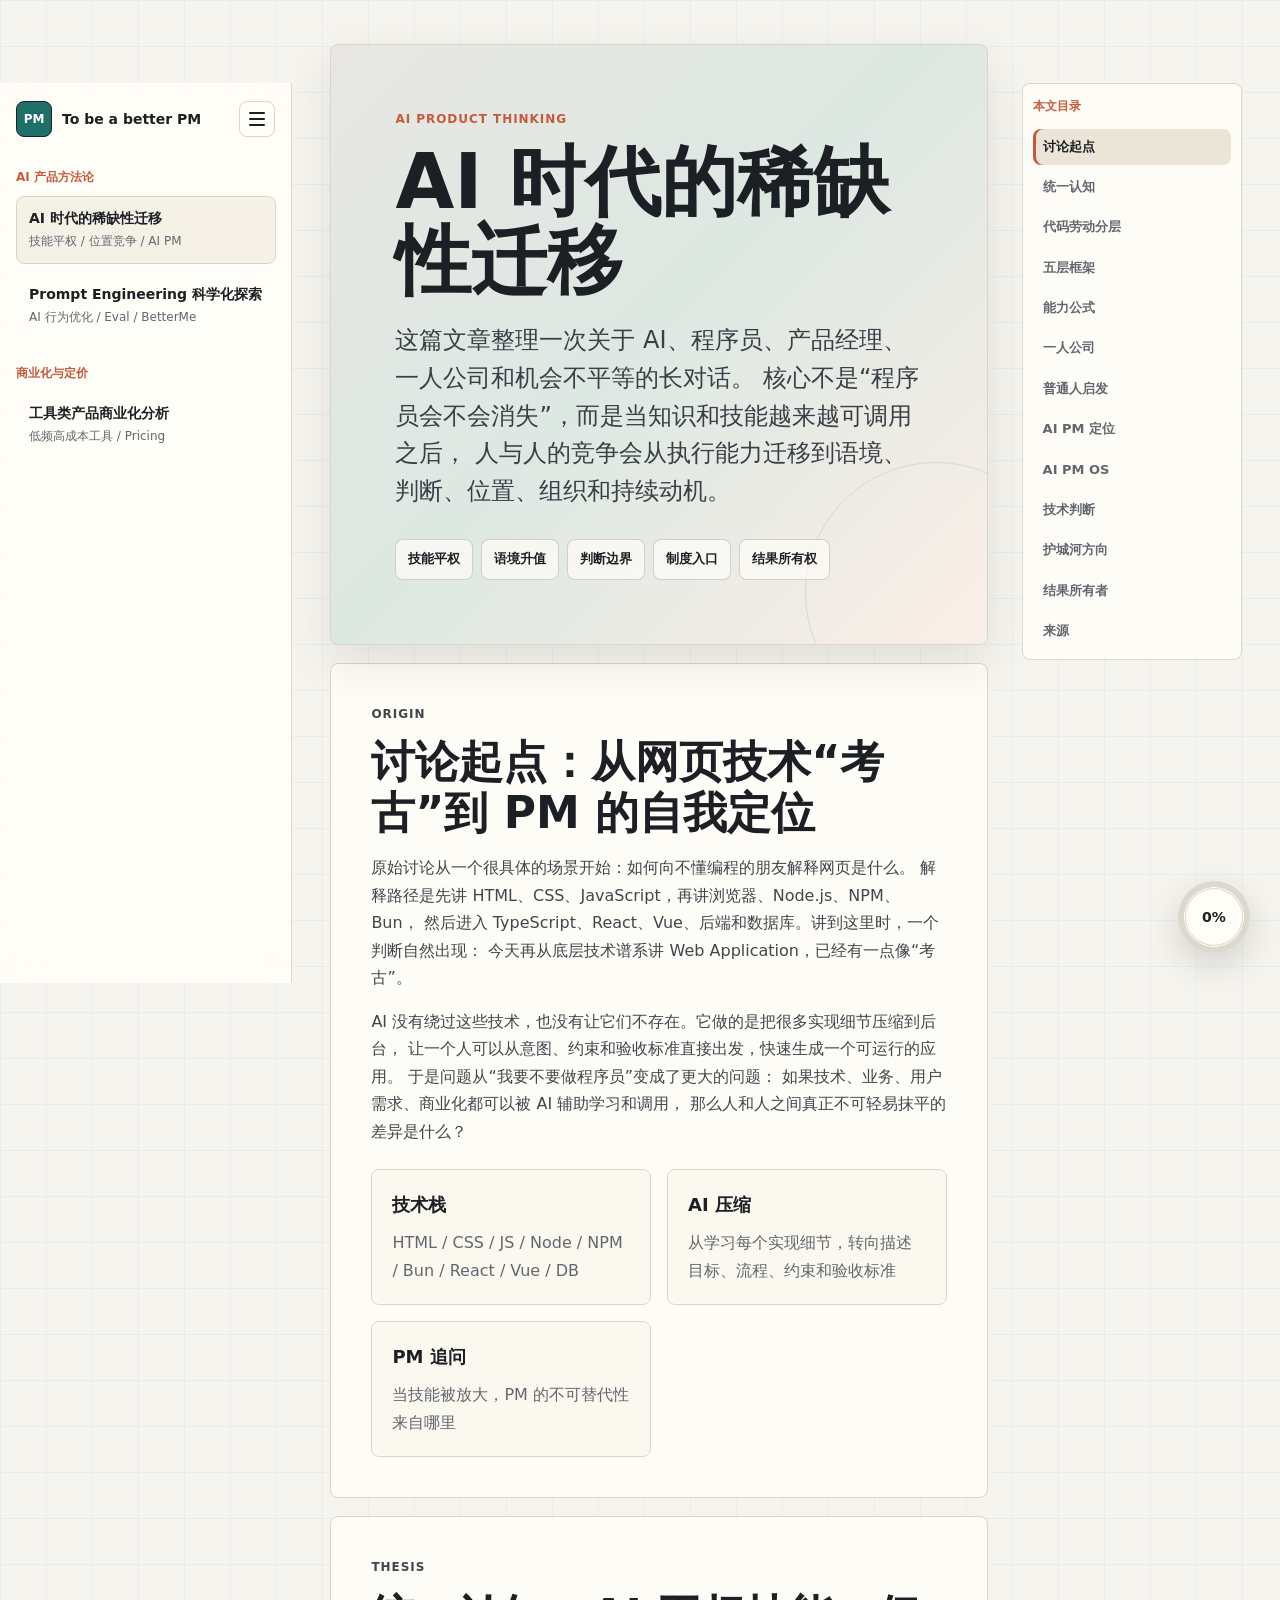
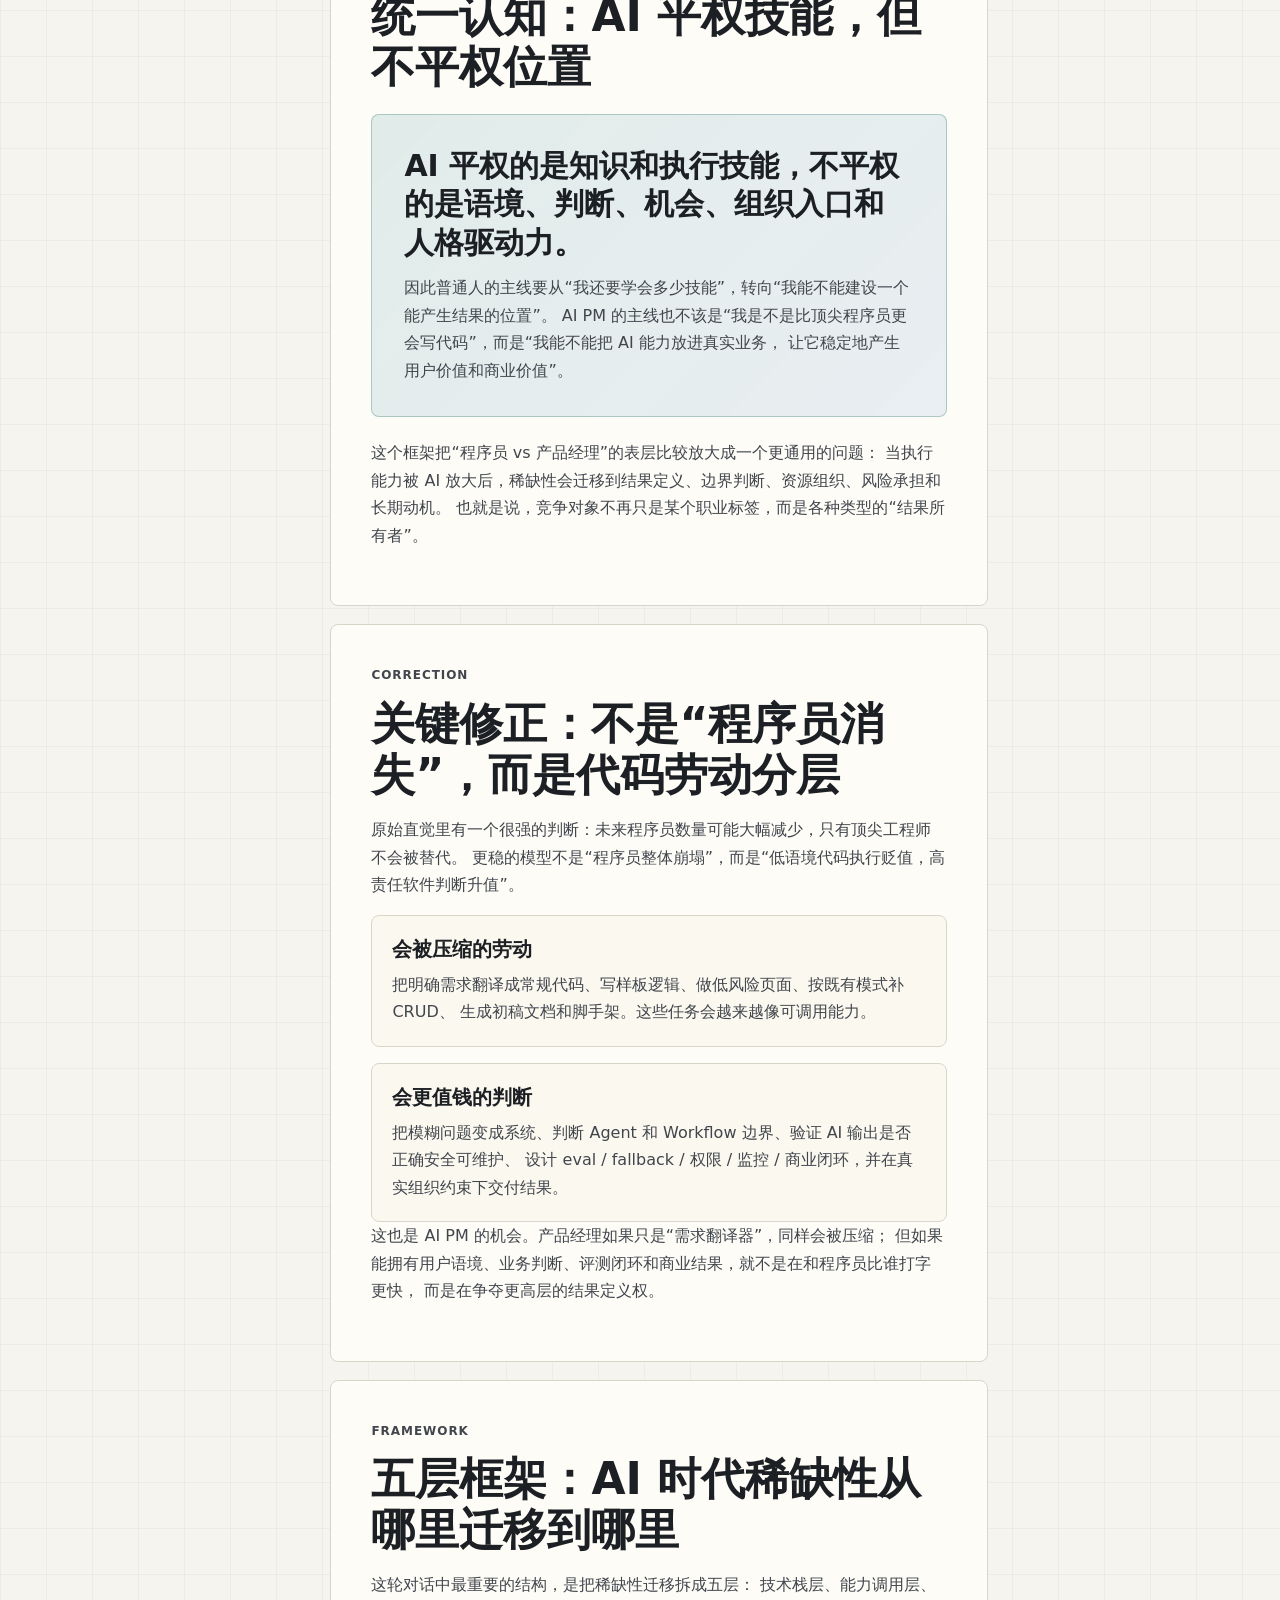
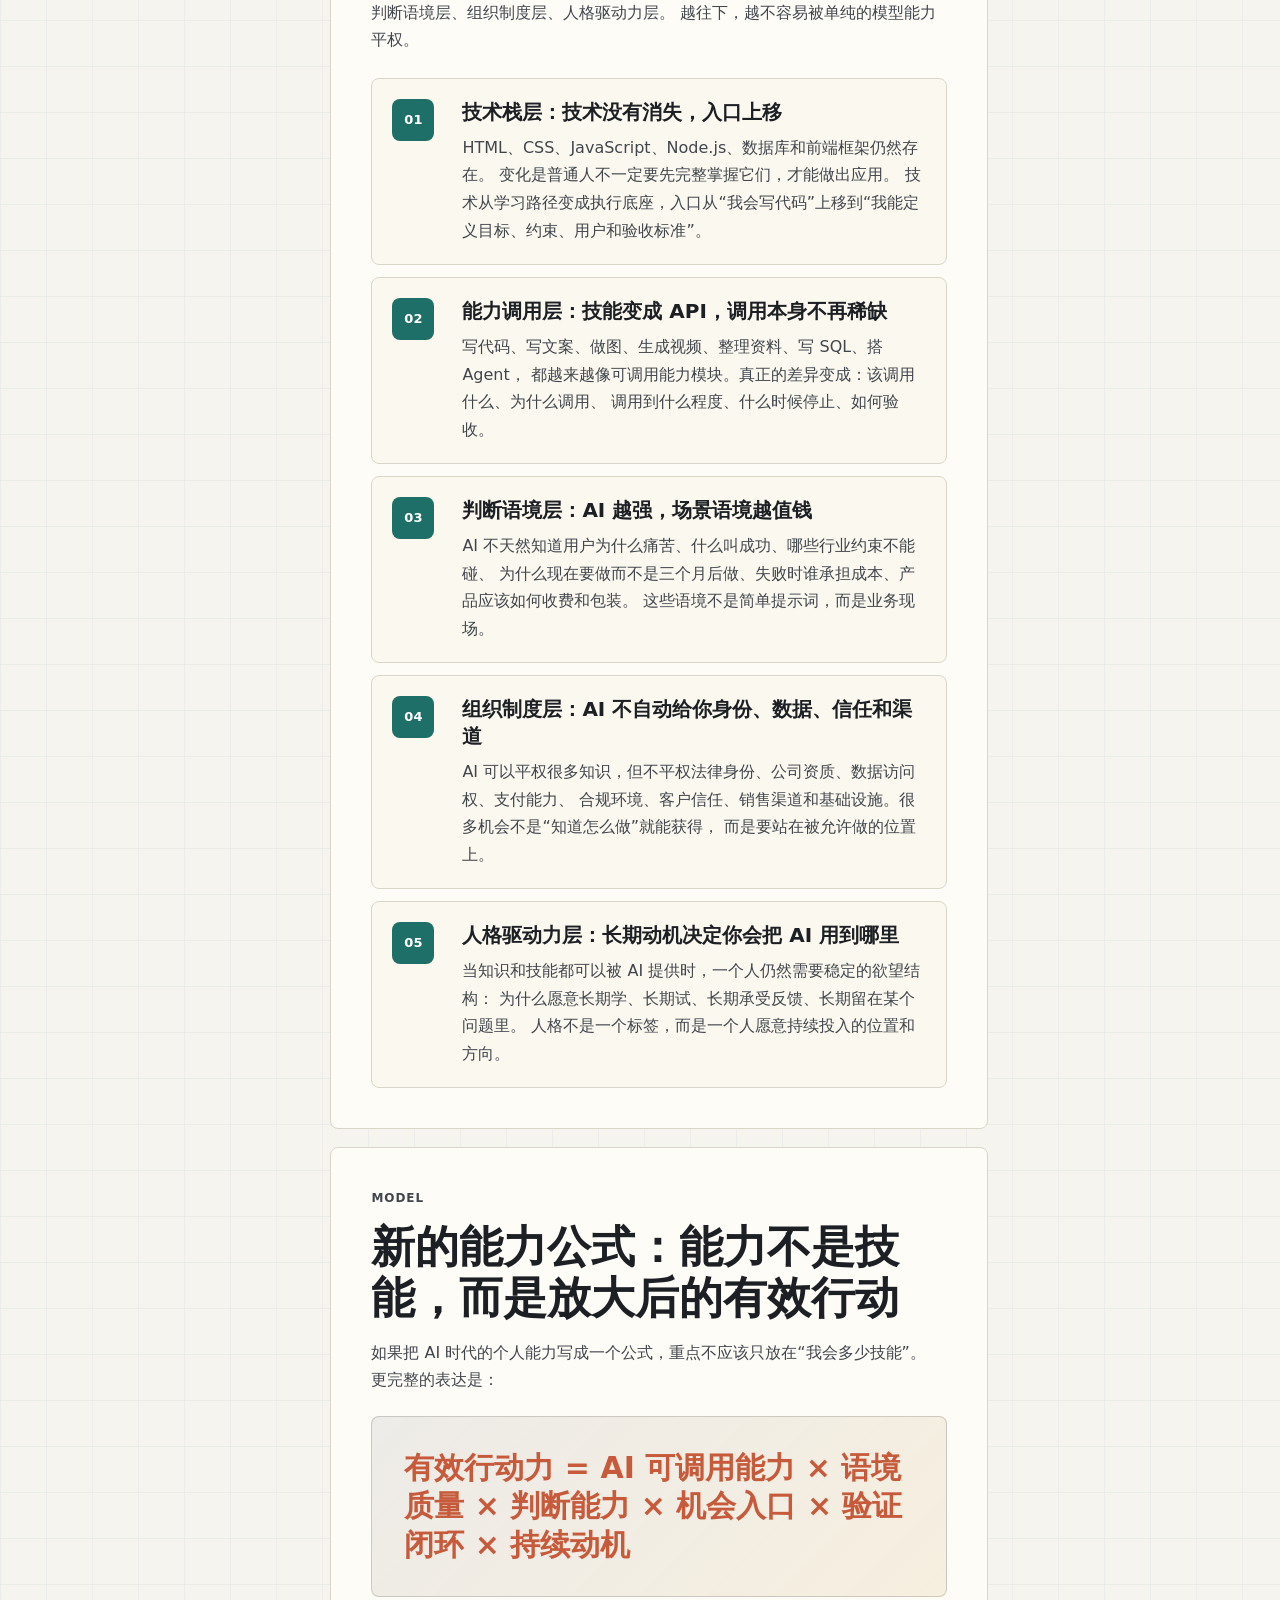
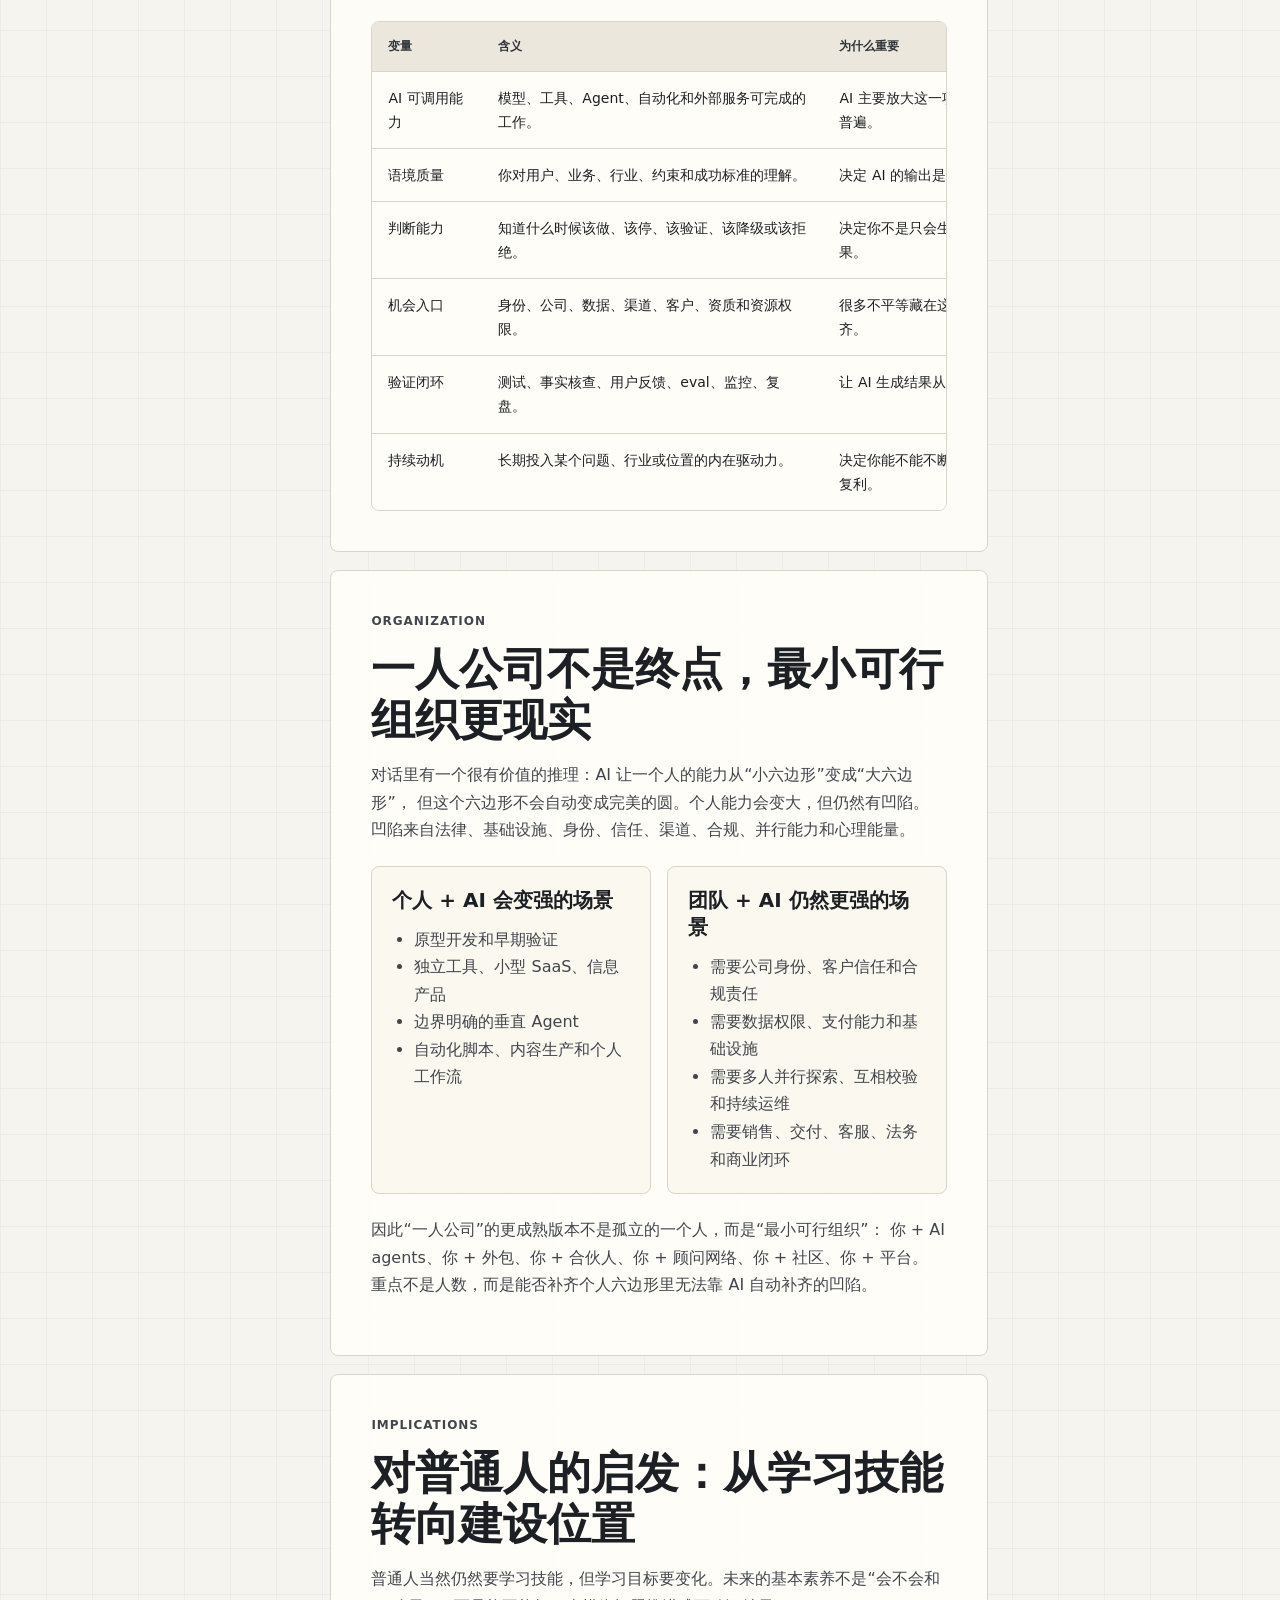
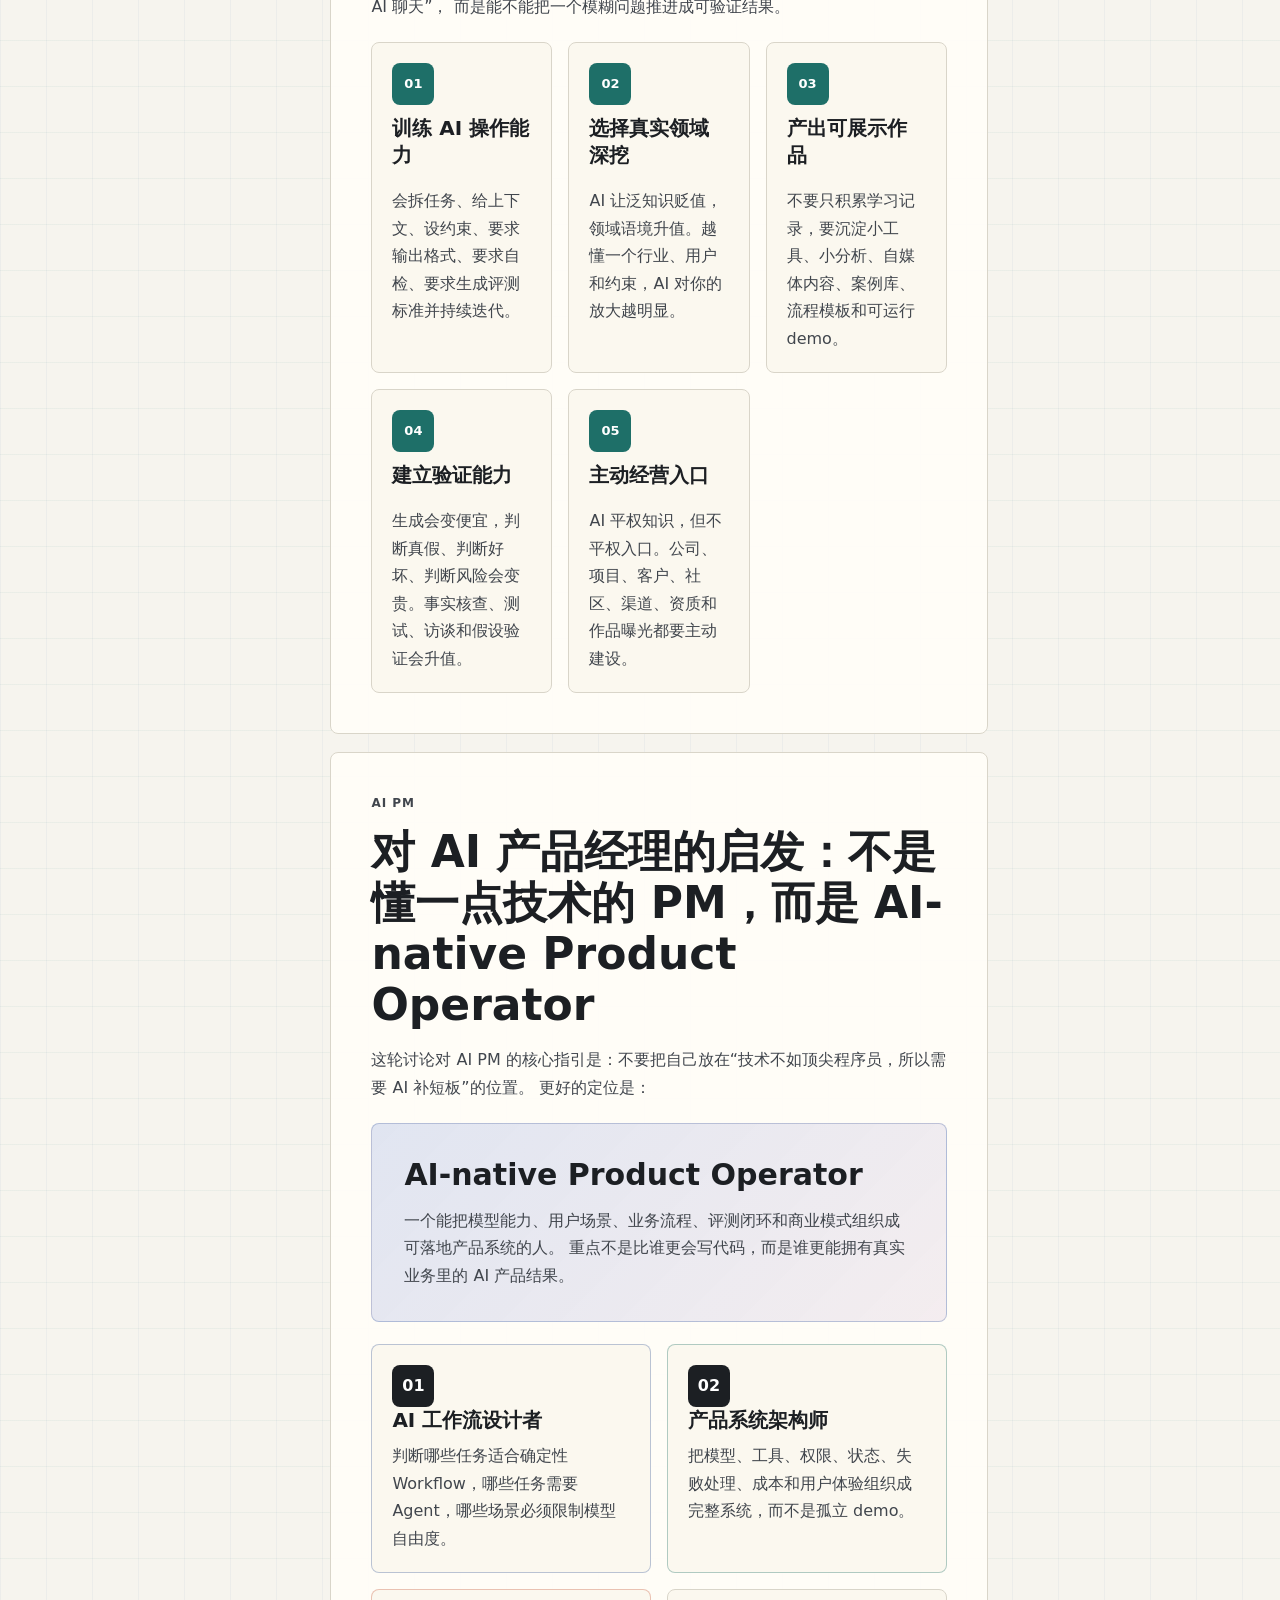
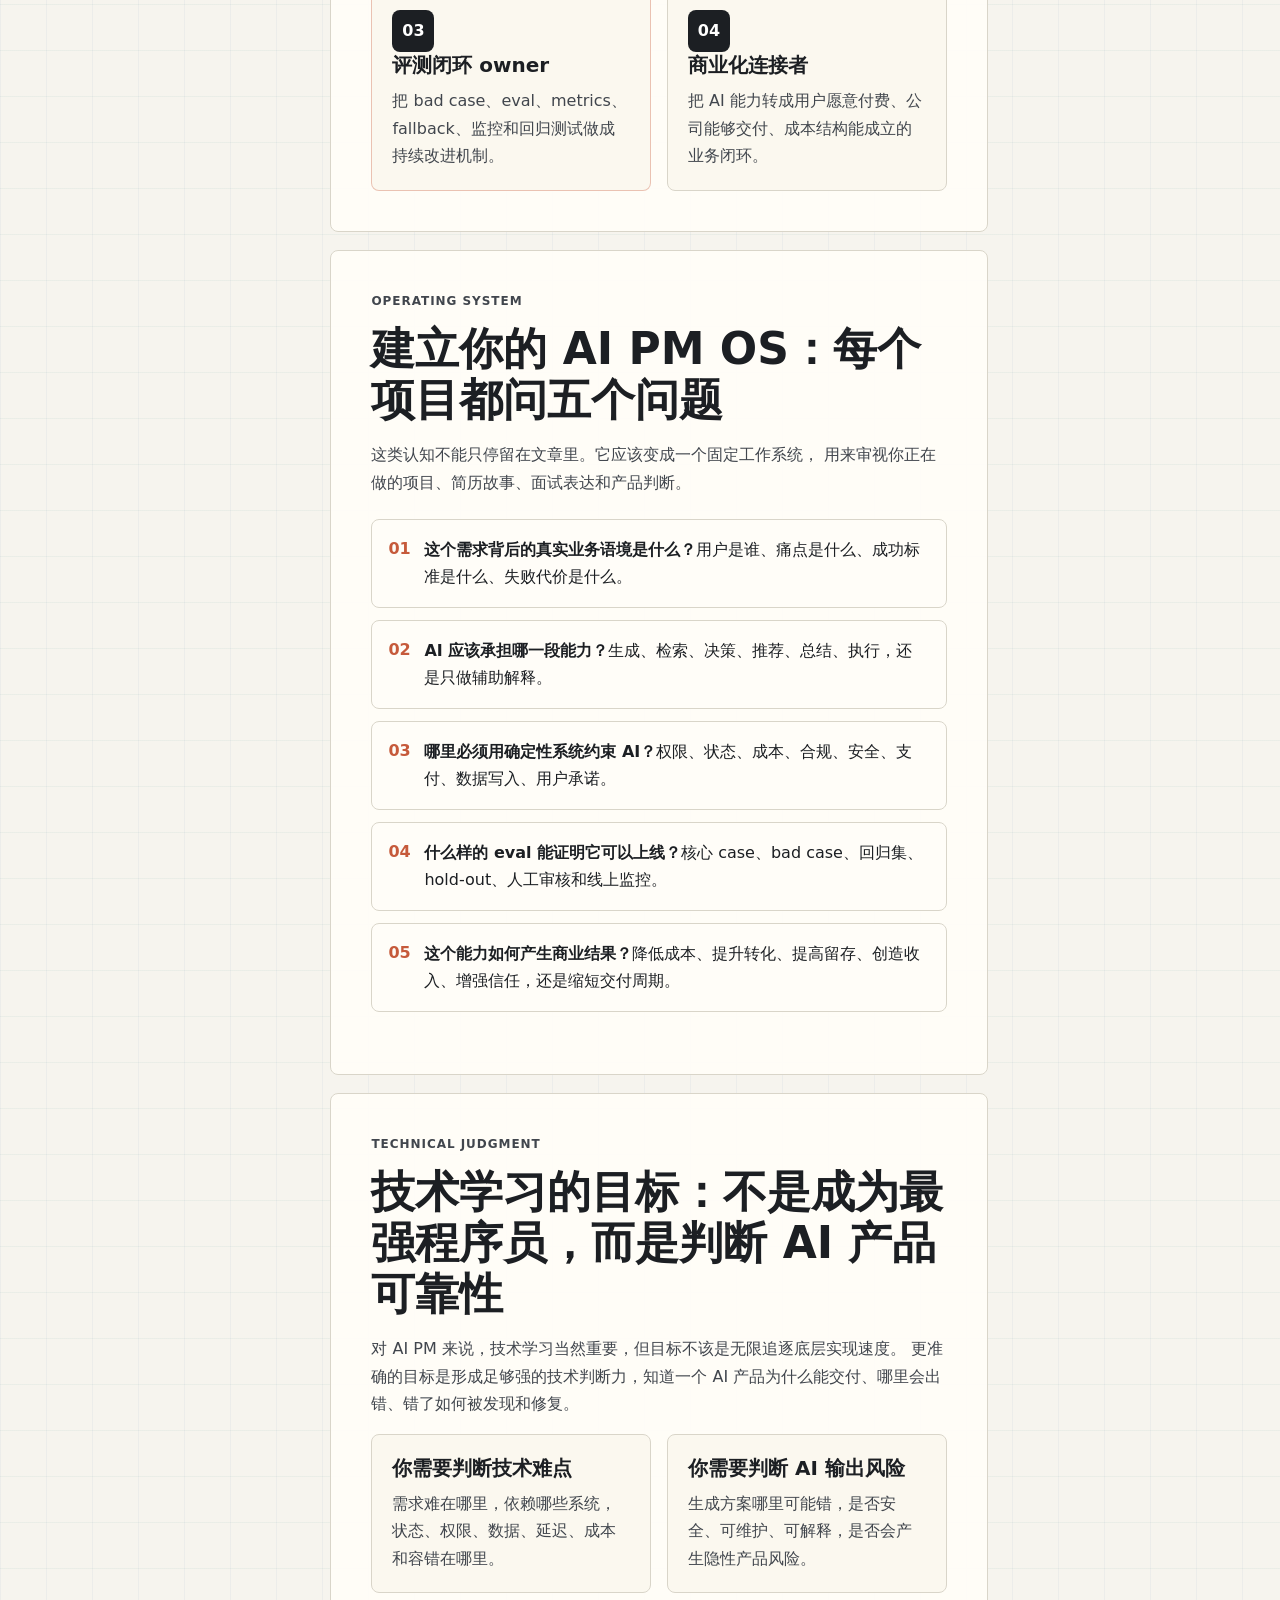
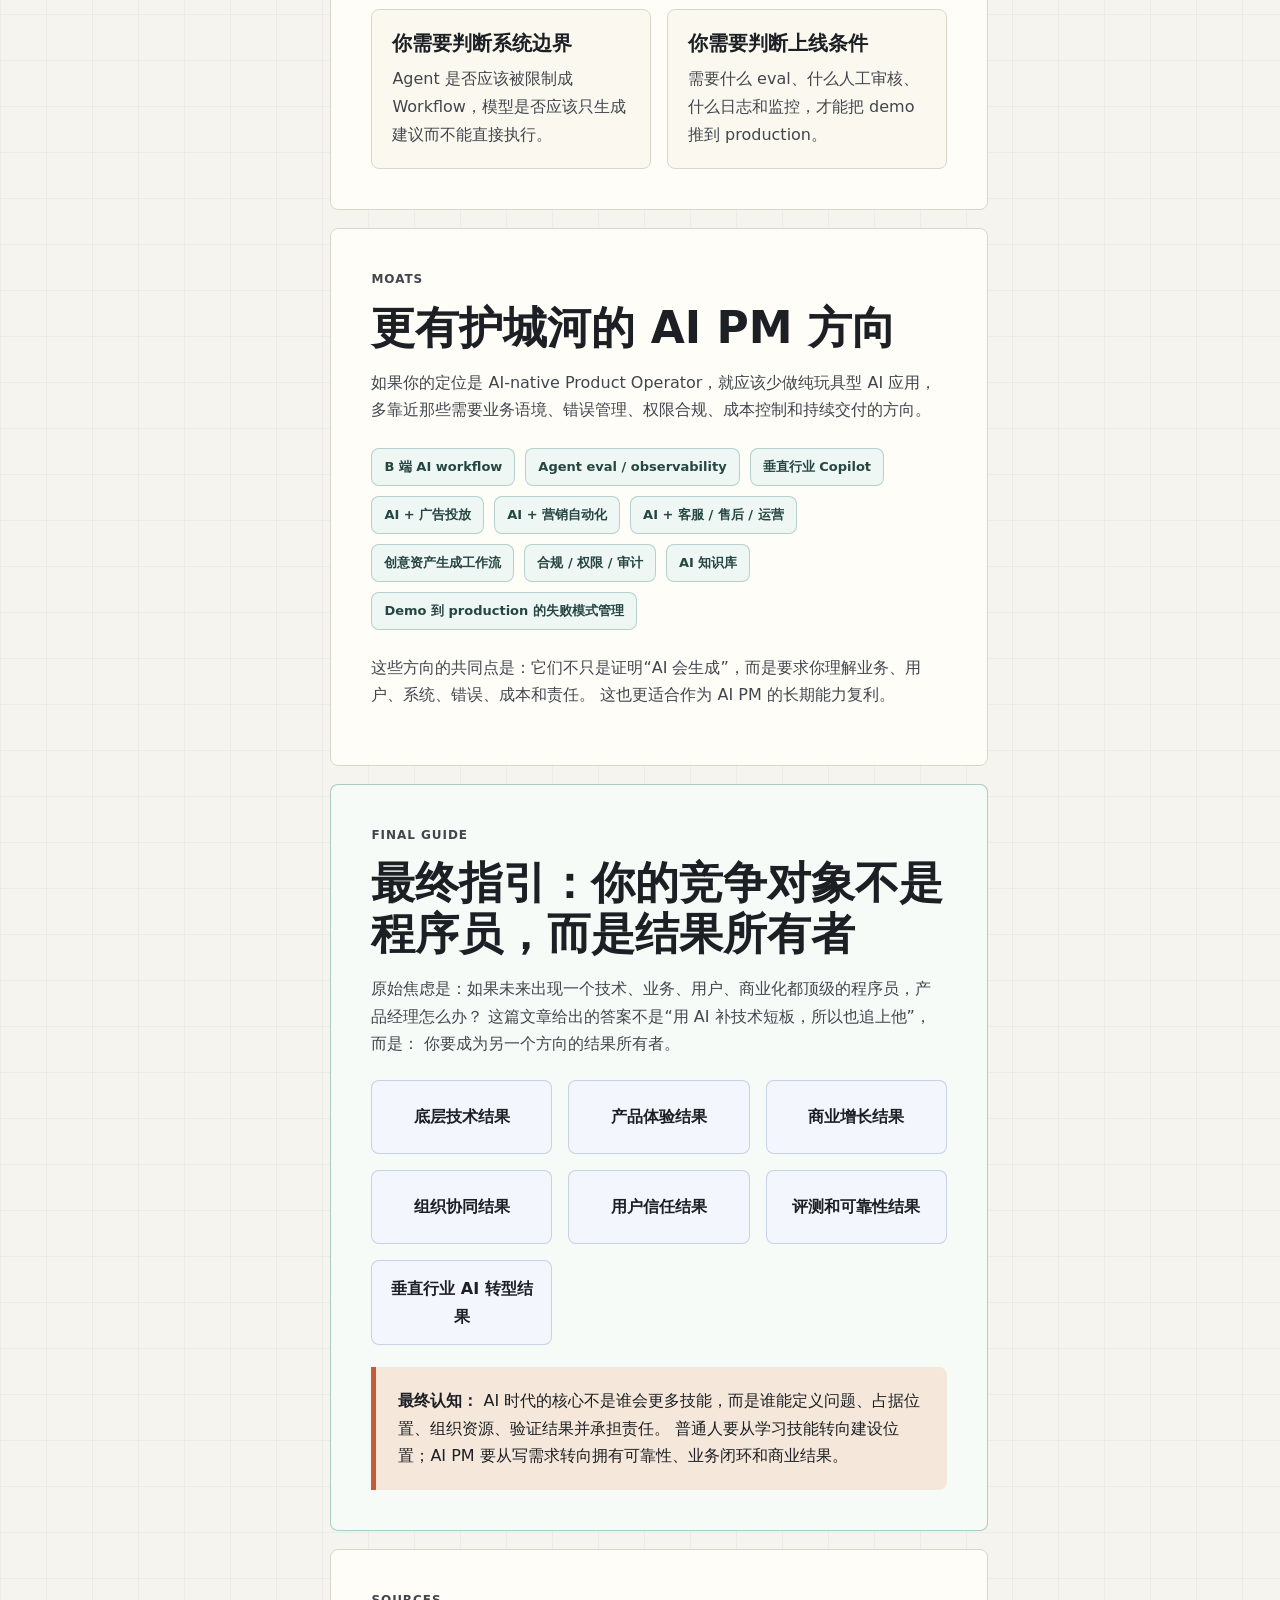
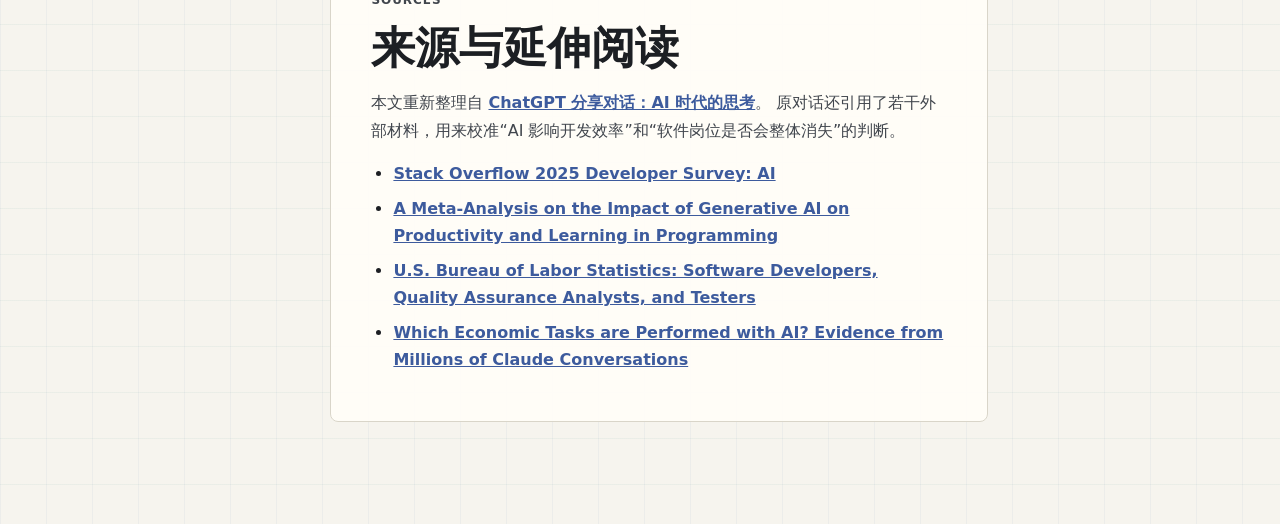
==== commit 2f10c686: "Add article scroll progress UI" ====
--- a/docs/articles/ai-era-scarcity-and-ai-pm.html
+++ b/docs/articles/ai-era-scarcity-and-ai-pm.html
@@ -507,6 +507,6 @@
       </main>
     </div>
 
-    <script src="../site.js"></script>
+    <script src="../site.js?v=scroll-progress"></script>
   </body>
 </html>
--- a/docs/styles.css
+++ b/docs/styles.css
@@ -538,6 +538,47 @@
   color: var(--ink);
 }
 
+.page-toc a.active,
+.page-toc a[aria-current="true"] {
+  background: #ebe5d7;
+  color: var(--ink);
+  box-shadow: inset 3px 0 0 var(--coral);
+}
+
+.reading-progress {
+  --progress: 0;
+  position: fixed;
+  right: clamp(18px, 3vw, 30px);
+  bottom: clamp(18px, 3vw, 30px);
+  z-index: 30;
+  display: grid;
+  width: 72px;
+  height: 72px;
+  place-items: center;
+  border-radius: 50%;
+  background:
+    radial-gradient(circle at center, var(--surface) 0 58%, transparent 59%),
+    conic-gradient(var(--teal) calc(var(--progress) * 1%), rgba(217, 213, 201, 0.9) 0);
+  box-shadow: 0 12px 34px rgba(31, 35, 38, 0.16);
+  color: var(--ink);
+  font-size: 14px;
+  font-weight: 850;
+}
+
+.reading-progress::before {
+  position: absolute;
+  inset: 7px;
+  border: 1px solid rgba(217, 213, 201, 0.92);
+  border-radius: inherit;
+  background: rgba(255, 253, 248, 0.94);
+  content: "";
+}
+
+.reading-progress-value {
+  position: relative;
+  z-index: 1;
+}
+
 .section-block {
   margin-bottom: 18px;
   padding: clamp(24px, 4vw, 40px);
@@ -1117,6 +1158,11 @@
     padding: 7px 4px;
   }
 
+  .page-toc a.active,
+  .page-toc a[aria-current="true"] {
+    box-shadow: inset 0 -3px 0 var(--coral);
+  }
+
   .article-grid,
   .taxonomy-grid,
   .insight-row,
@@ -1162,6 +1208,14 @@
     padding: 22px 18px;
   }
 
+  .reading-progress {
+    width: 62px;
+    height: 62px;
+    right: 14px;
+    bottom: 14px;
+    font-size: 12px;
+  }
+
   .timeline article {
     grid-template-columns: 1fr;
   }
